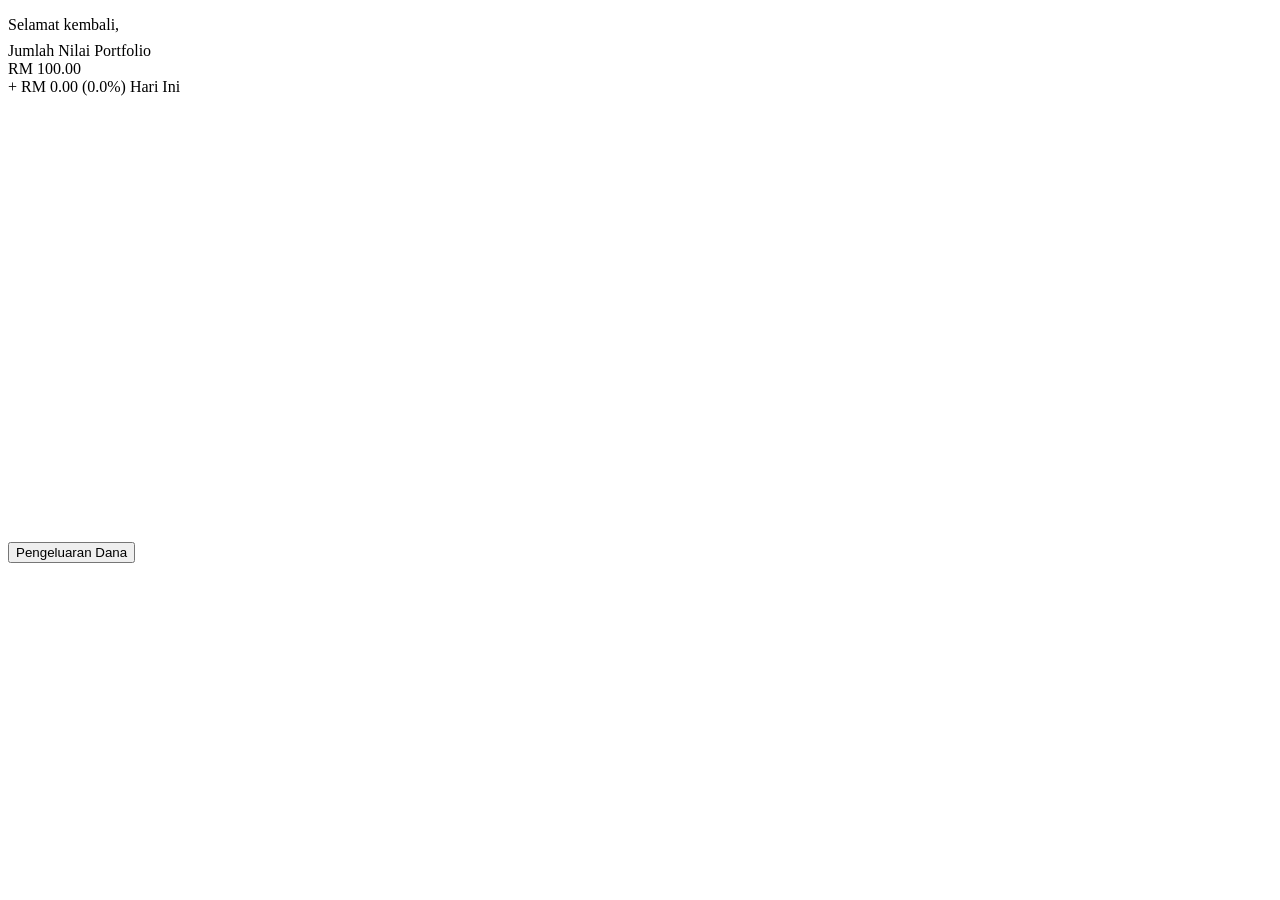
==== dashboard.html @ 746b3f3e "Add initial dashboard HTML structure and functionality" ====
<!DOCTYPE html>
<html lang="ms">
<head>
    <meta charset="UTF-8">
    <meta name="viewport" content="width=device-width, initial-scale=1.0">
    <title>Portfolio Saya</title>
    <link rel="stylesheet" href="css/style.css">
</head>
<body>
    <div class="card">
        <p class="subtitle" style="margin-bottom: 8px;">Selamat kembali, <b id="uname" style="color: white;">Pelabur</b></p>
        
        <div class="balance-box">
            <div class="balance-label">Jumlah Nilai Portfolio</div>
            <div class="balance-amount" id="balance">RM 100.00</div>
            <div class="balance-change" id="profit">+ RM 0.00 (0.0%) Hari Ini</div>
        </div>

        <div class="chart-container">
            <svg class="chart-svg" id="chart" viewBox="0 0 400 140" preserveAspectRatio="none">
                <defs>
                    <linearGradient id="gradient" x1="0" x2="0" y1="0" y2="1">
                        <stop offset="0%" stop-color="#10b981" stop-opacity="0.3"/>
                        <stop offset="100%" stop-color="#10b981" stop-opacity="0"/>
                    </linearGradient>
                </defs>
                <path id="chart-fill" d="" fill="url(#gradient)" />
                <path id="chart-line" d="" fill="none" stroke="#10b981" stroke-width="3" stroke-linecap="round" stroke-linejoin="round"/>
            </svg>
        </div>

        <button onclick="window.location.href='withdraw.html'">Pengeluaran Dana</button>
    </div>

    <script>
        document.getElementById('uname').textContent = localStorage.getItem('investor_name') || 'Pelabur';
        let balance = 100.00;
        let points = Array(20).fill(100);
        
        setInterval(() => {
            balance += (Math.random() * 1.5);
            document.getElementById('balance').textContent = `RM ${balance.toFixed(2)}`;
            
            let profit = balance - 100;
            let pct = (profit / 100) * 100;
            document.getElementById('profit').textContent = `+ RM ${profit.toFixed(2)} (${pct.toFixed(2)}%) Hari Ini`;

            points.push(balance);
            if(points.length > 20) points.shift();
            
            let d = "";
            let fillD = `M 0,140 `;
            let minVal = Math.min(...points) - 2;
            let maxVal = Math.max(...points) + 2;
            let range = maxVal - minVal;

            points.forEach((p, i) => {
                let x = (i / 19) * 400;
                let y = 140 - ((p - minVal) / range) * 140;
                if(y < 0) y = 0;
                d += (i === 0 ? "M" : "L") + ` ${x},${y} `;
                fillD += `L ${x},${y} `;
            });
            fillD += `L 400,140 Z`;

            document.getElementById('chart-line').setAttribute('d', d);
            document.getElementById('chart-fill').setAttribute('d', fillD);
        }, 1500);
    </script>
</body>
</html>
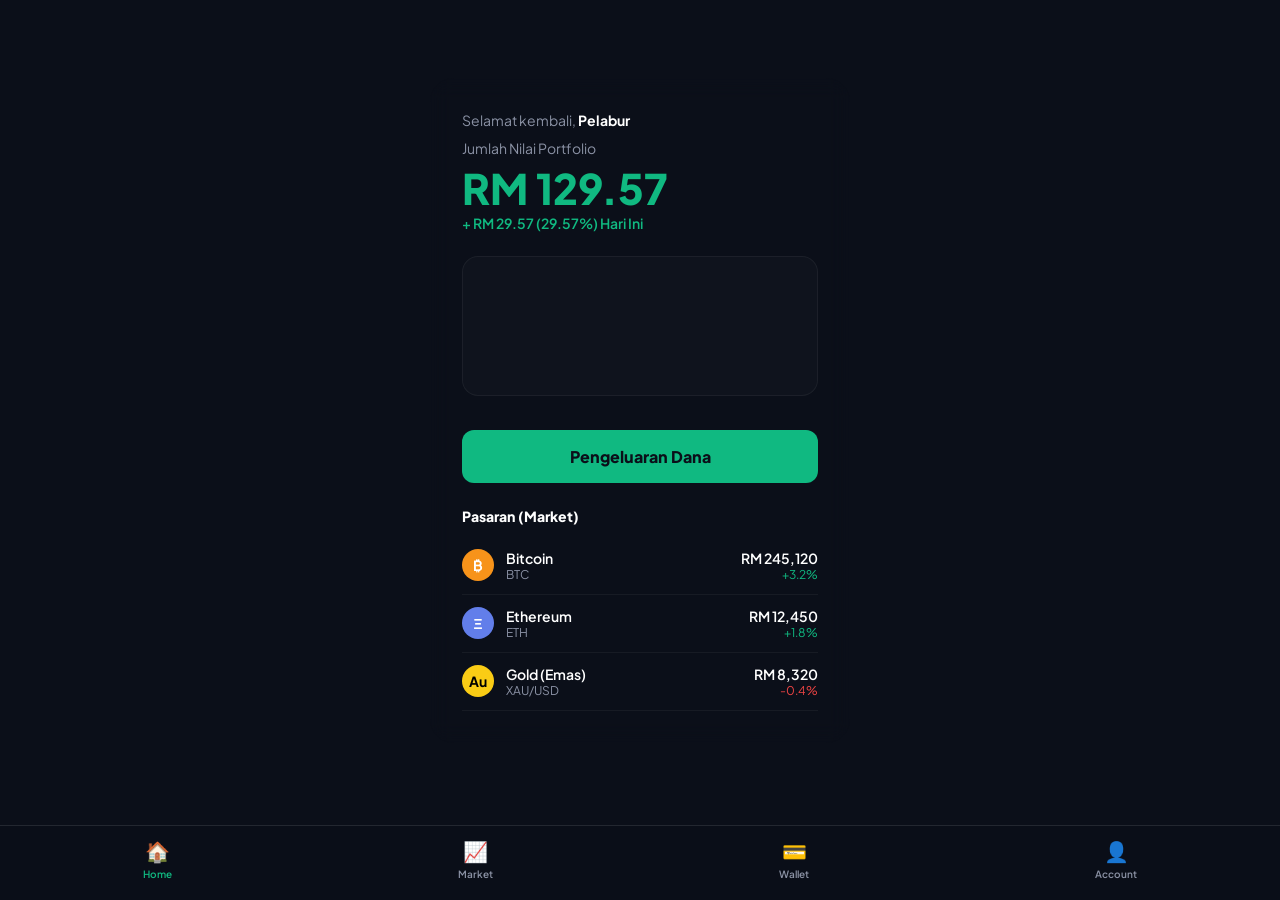
==== commit 12ce44bf: "Revise dashboard layout and update portfolio details Updated the portfolio title and balance display" ====
--- a/dashboard.html
+++ b/dashboard.html
@@ -3,17 +3,18 @@
 <head>
     <meta charset="UTF-8">
     <meta name="viewport" content="width=device-width, initial-scale=1.0">
-    <title>Portfolio Saya</title>
+    <title>AuraVest — Portfolio</title>
     <link rel="stylesheet" href="css/style.css">
 </head>
-<body>
-    <div class="card">
+<body style="padding-bottom: 80px;"> <!-- Padding untuk bottom nav -->
+    
+    <div class="card" style="border: none; background: transparent; box-shadow: none; max-width: 420px;">
         <p class="subtitle" style="margin-bottom: 8px;">Selamat kembali, <b id="uname" style="color: white;">Pelabur</b></p>
         
         <div class="balance-box">
             <div class="balance-label">Jumlah Nilai Portfolio</div>
-            <div class="balance-amount" id="balance">RM 100.00</div>
-            <div class="balance-change" id="profit">+ RM 0.00 (0.0%) Hari Ini</div>
+            <div class="balance-amount" id="balance">RM 129.57</div>
+            <div class="balance-change" id="profit">+ RM 29.57 (29.57%) Hari Ini</div>
         </div>
 
         <div class="chart-container">
@@ -29,16 +30,83 @@
             </svg>
         </div>
 
-        <button onclick="window.location.href='withdraw.html'">Pengeluaran Dana</button>
+        <div style="display: flex; gap: 10px; margin-top: 20px;">
+            <button onclick="window.location.href='withdraw.html'" style="flex: 1;">Pengeluaran Dana</button>
+        </div>
+
+        <!-- Senarai Coin (Macam Luno) -->
+        <div class="market-list">
+            <div class="market-title">Pasaran (Market)</div>
+            
+            <div class="coin-row">
+                <div class="coin-info">
+                    <div class="coin-icon" style="background: #f7931a; color: white;">₿</div>
+                    <div>
+                        <div class="coin-name">Bitcoin</div>
+                        <div class="coin-ticker">BTC</div>
+                    </div>
+                </div>
+                <div class="coin-price">
+                    <div class="coin-val">RM 245,120</div>
+                    <div class="coin-change">+3.2%</div>
+                </div>
+            </div>
+
+            <div class="coin-row">
+                <div class="coin-info">
+                    <div class="coin-icon" style="background: #627eea; color: white;">Ξ</div>
+                    <div>
+                        <div class="coin-name">Ethereum</div>
+                        <div class="coin-ticker">ETH</div>
+                    </div>
+                </div>
+                <div class="coin-price">
+                    <div class="coin-val">RM 12,450</div>
+                    <div class="coin-change">+1.8%</div>
+                </div>
+            </div>
+
+            <div class="coin-row">
+                <div class="coin-info">
+                    <div class="coin-icon" style="background: #facc15; color: black;">Au</div>
+                    <div>
+                        <div class="coin-name">Gold (Emas)</div>
+                        <div class="coin-ticker">XAU/USD</div>
+                    </div>
+                </div>
+                <div class="coin-price">
+                    <div class="coin-val">RM 8,320</div>
+                    <div class="coin-change down">-0.4%</div>
+                </div>
+            </div>
+        </div>
+    </div>
+
+    <!-- Bottom Navigation (Macam App) -->
+    <div class="bottom-nav">
+        <a href="#" class="nav-item active">
+            <span class="nav-icon">🏠</span> Home
+        </a>
+        <a href="#" class="nav-item">
+            <span class="nav-icon">📈</span> Market
+        </a>
+        <a href="withdraw.html" class="nav-item">
+            <span class="nav-icon">💳</span> Wallet
+        </a>
+        <a href="#" class="nav-item">
+            <span class="nav-icon">👤</span> Account
+        </a>
     </div>
 
     <script>
         document.getElementById('uname').textContent = localStorage.getItem('investor_name') || 'Pelabur';
-        let balance = 100.00;
-        let points = Array(20).fill(100);
         
+        let balance = 129.57;
+        let points = Array(20).fill(100); // Mula dengan lengkung naik
+        points = points.map((_, i) => 100 + (i * 1.5)); 
+
         setInterval(() => {
-            balance += (Math.random() * 1.5);
+            balance += (Math.random() * 0.80);
             document.getElementById('balance').textContent = `RM ${balance.toFixed(2)}`;
             
             let profit = balance - 100;
@@ -50,8 +118,8 @@
             
             let d = "";
             let fillD = `M 0,140 `;
-            let minVal = Math.min(...points) - 2;
-            let maxVal = Math.max(...points) + 2;
+            let minVal = Math.min(...points) - 5;
+            let maxVal = Math.max(...points) + 5;
             let range = maxVal - minVal;
 
             points.forEach((p, i) => {
@@ -65,7 +133,7 @@
 
             document.getElementById('chart-line').setAttribute('d', d);
             document.getElementById('chart-fill').setAttribute('d', fillD);
-        }, 1500);
+        }, 2000);
     </script>
 </body>
 </html>
--- a/css/style.css
+++ b/css/style.css
@@ -0,0 +1,68 @@
+@import url('https://fonts.googleapis.com/css2?family=Plus+Jakarta+Sans:wght@400;600;800&display=swap');
+
+* { margin: 0; padding: 0; box-sizing: border-box; font-family: 'Plus Jakarta Sans', sans-serif; }
+body { background-color: #0b0f19; color: #ffffff; display: flex; justify-content: center; align-items: center; min-height: 100vh; }
+
+.card { background: rgba(255, 255, 255, 0.03); backdrop-filter: blur(10px); border: 1px solid rgba(255, 255, 255, 0.1); border-radius: 24px; width: 100%; max-width: 400px; padding: 32px; box-shadow: 0 20px 40px rgba(0,0,0,0.4); }
+
+h1 { font-size: 28px; font-weight: 800; margin-bottom: 8px; letter-spacing: -0.5px; }
+.subtitle { color: #8b92a5; font-size: 14px; margin-bottom: 24px; line-height: 1.5; }
+
+.input-group { margin-bottom: 16px; }
+label { display: block; font-size: 12px; color: #8b92a5; margin-bottom: 6px; font-weight: 600; }
+input { width: 100%; background: rgba(255,255,255,0.05); border: 1px solid rgba(255,255,255,0.1); color: white; padding: 16px; border-radius: 12px; font-size: 15px; transition: 0.3s; }
+input:focus { outline: none; border-color: #10b981; background: rgba(16, 185, 129, 0.05); }
+button { width: 100%; padding: 16px; background: #10b981; color: #0b0f19; border: none; border-radius: 12px; font-size: 16px; font-weight: 800; cursor: pointer; margin-top: 10px; transition: 0.2s; }
+button:hover { background: #34d399; transform: translateY(-2px); }
+
+.balance-box { margin-bottom: 24px; }
+.balance-label { font-size: 14px; color: #8b92a5; margin-bottom: 4px; }
+.balance-amount { font-size: 42px; font-weight: 800; color: #10b981; }
+.balance-change { font-size: 14px; color: #10b981; font-weight: 600; display: flex; align-items: center; gap: 4px; }
+
+.chart-container { height: 140px; background: rgba(255,255,255,0.02); border: 1px solid rgba(255,255,255,0.05); border-radius: 16px; margin-bottom: 24px; position: relative; overflow: hidden; }
+.chart-svg { width: 100%; height: 100%; }
+
+.alert-card { border-left: 4px solid #ef4444; }
+.alert-icon { font-size: 32px; margin-bottom: 16px; }
+.bank-box { background: rgba(255,255,255,0.05); padding: 20px; border-radius: 12px; margin: 20px 0; text-align: center; border: 1px dashed rgba(255,255,255,0.2); }
+.bank-box h3 { font-size: 24px; font-weight: 800; color: #34d399; margin: 8px 0; letter-spacing: 1px; }
+
+/* Live Chat Widget */
+.chat-widget { position: fixed; bottom: 20px; right: 20px; width: 300px; background: #1e293b; border-radius: 12px; box-shadow: 0 10px 25px rgba(0,0,0,0.5); overflow: hidden; border: 1px solid #334155; z-index: 1000; }
+.chat-header { background: #0f172a; padding: 12px 15px; display: flex; justify-content: space-between; align-items: center; cursor: pointer; font-weight: bold; font-size: 14px; }
+.chat-body { display: flex; flex-direction: column; height: 350px; }
+.chat-body.hidden { display: none; }
+.chat-messages { flex: 1; padding: 15px; overflow-y: auto; display: flex; flex-direction: column; gap: 10px; }
+.msg { padding: 10px 12px; border-radius: 8px; font-size: 13px; max-width: 85%; line-height: 1.4; }
+.msg.agent { background: #334155; color: white; align-self: flex-start; border-bottom-left-radius: 0; }
+.msg.user { background: #3b82f6; color: white; align-self: flex-end; border-bottom-right-radius: 0; }
+.chat-input-area { display: flex; padding: 10px; background: #0f172a; border-top: 1px solid #334155; }
+.chat-input-area input { flex: 1; padding: 8px; border-radius: 4px; border: 1px solid #475569; background: #1e293b; color: white; font-size: 13px; }
+.chat-input-area button { padding: 8px 15px; margin-left: 8px; background: #22c55e; color: white; border: none; border-radius: 4px; font-weight: bold; cursor: pointer; font-size: 13px; }
+
+/* Bottom Navigation Bar (Macam Luno) */
+.bottom-nav { position: fixed; bottom: 0; left: 0; width: 100%; background: rgba(11, 15, 25, 0.95); backdrop-filter: blur(10px); border-top: 1px solid rgba(255,255,255,0.1); display: flex; justify-content: space-around; padding: 12px 0 20px 0; z-index: 100; }
+.nav-item { display: flex; flex-direction: column; align-items: center; color: #8b92a5; font-size: 10px; font-weight: 600; text-decoration: none; gap: 4px; }
+.nav-item.active { color: #10b981; }
+.nav-icon { font-size: 20px; }
+
+/* Market List (Senarai Coin) */
+.market-list { margin-top: 24px; width: 100%; }
+.market-title { font-size: 14px; font-weight: 800; margin-bottom: 12px; color: #fff; }
+.coin-row { display: flex; justify-content: space-between; align-items: center; padding: 12px 0; border-bottom: 1px solid rgba(255,255,255,0.05); }
+.coin-info { display: flex; align-items: center; gap: 12px; }
+.coin-icon { width: 32px; height: 32px; border-radius: 50%; background: #1e293b; display: flex; justify-content: center; align-items: center; font-weight: bold; font-size: 14px; }
+.coin-name { font-size: 14px; font-weight: 600; }
+.coin-ticker { font-size: 12px; color: #8b92a5; }
+.coin-price { text-align: right; }
+.coin-val { font-size: 14px; font-weight: 600; }
+.coin-change { font-size: 12px; color: #10b981; }
+.coin-change.down { color: #ef4444; }
+
+/* Chat Button Floating */
+.chat-widget { position: fixed; bottom: 80px; right: 20px; width: auto; background: transparent; border: none; box-shadow: none; }
+.chat-header { width: 50px; height: 50px; border-radius: 50%; background: #10b981; display: flex; justify-content: center; align-items: center; font-size: 24px; cursor: pointer; box-shadow: 0 4px 15px rgba(16, 185, 129, 0.4); padding: 0; }
+.chat-header span { display: none; } /* Sembunyi teks, tunjuk ikon je */
+.chat-header::after { content: '💬'; }
+.chat-body { position: fixed; bottom: 140px; right: 20px; width: 300px; background: #1e293b; border-radius: 12px; border: 1px solid #334155; }
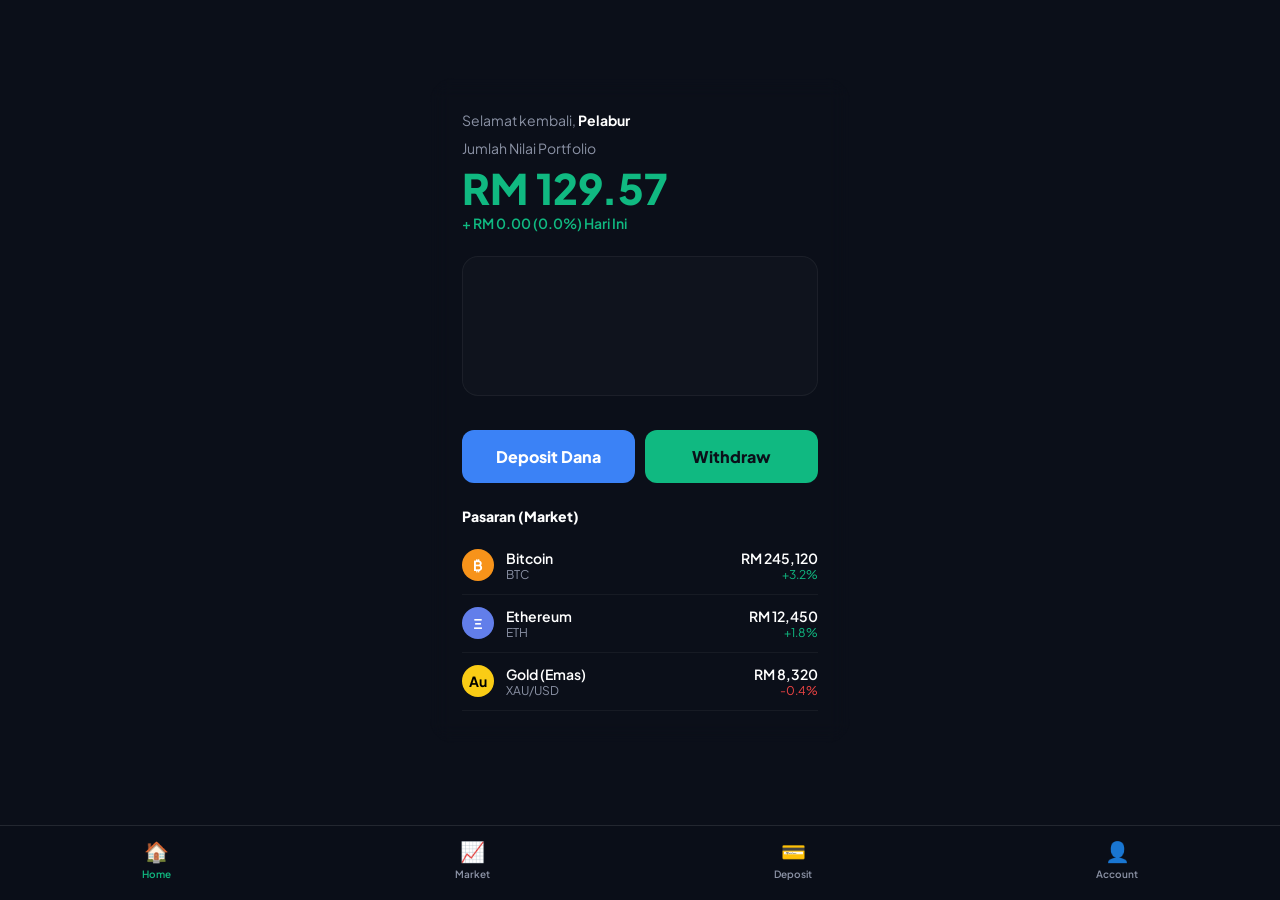
==== commit 3bbfffe9: "Update dashboard layout and balance display" ====
--- a/dashboard.html
+++ b/dashboard.html
@@ -13,8 +13,8 @@
         
         <div class="balance-box">
             <div class="balance-label">Jumlah Nilai Portfolio</div>
-            <div class="balance-amount" id="balance">RM 129.57</div>
-            <div class="balance-change" id="profit">+ RM 29.57 (29.57%) Hari Ini</div>
+            <div class="balance-amount" id="balance">RM 0.00</div>
+            <div class="balance-change" id="profit">+ RM 0.00 (0.0%) Hari Ini</div>
         </div>
 
         <div class="chart-container">
@@ -30,8 +30,10 @@
             </svg>
         </div>
 
+        <!-- Butang Deposit & Withdraw -->
         <div style="display: flex; gap: 10px; margin-top: 20px;">
-            <button onclick="window.location.href='withdraw.html'" style="flex: 1;">Pengeluaran Dana</button>
+            <button onclick="window.location.href='deposit.html'" style="flex: 1; background: #3b82f6; color: white;">Deposit Dana</button>
+            <button onclick="window.location.href='withdraw.html'" style="flex: 1; background: #10b981; color: #0b0f19;">Withdraw</button>
         </div>
 
         <!-- Senarai Coin (Macam Luno) -->
@@ -84,14 +86,14 @@
 
     <!-- Bottom Navigation (Macam App) -->
     <div class="bottom-nav">
-        <a href="#" class="nav-item active">
+        <a href="dashboard.html" class="nav-item active">
             <span class="nav-icon">🏠</span> Home
         </a>
         <a href="#" class="nav-item">
             <span class="nav-icon">📈</span> Market
         </a>
-        <a href="withdraw.html" class="nav-item">
-            <span class="nav-icon">💳</span> Wallet
+        <a href="deposit.html" class="nav-item">
+            <span class="nav-icon">💳</span> Deposit
         </a>
         <a href="#" class="nav-item">
             <span class="nav-icon">👤</span> Account
@@ -99,20 +101,34 @@
     </div>
 
     <script>
+        // Ambil nama pelabur
         document.getElementById('uname').textContent = localStorage.getItem('investor_name') || 'Pelabur';
         
-        let balance = 129.57;
-        let points = Array(20).fill(100); // Mula dengan lengkung naik
-        points = points.map((_, i) => 100 + (i * 1.5)); 
+        // Ambil baki dari localStorage (default RM129.57 kalau takde)
+        let startBalance = parseFloat(localStorage.getItem('fake_balance') || '129.57');
+        let balance = startBalance;
+        
+        // Setup graf
+        let points = Array(20).fill(startBalance);
+        
+        // Update UI mula-mula
+        document.getElementById('balance').textContent = `RM ${balance.toFixed(2)}`;
 
         setInterval(() => {
+            // Setiap 2 saat, duit naik sikit
             balance += (Math.random() * 0.80);
+            
+            // Simpan balik ke localStorage supaya tak reset bila refresh
+            localStorage.setItem('fake_balance', balance);
+            
             document.getElementById('balance').textContent = `RM ${balance.toFixed(2)}`;
             
+            // Kira profit (compare dengan startBalance)
             let profit = balance - 100;
             let pct = (profit / 100) * 100;
             document.getElementById('profit').textContent = `+ RM ${profit.toFixed(2)} (${pct.toFixed(2)}%) Hari Ini`;
 
+            // Update graf
             points.push(balance);
             if(points.length > 20) points.shift();
             
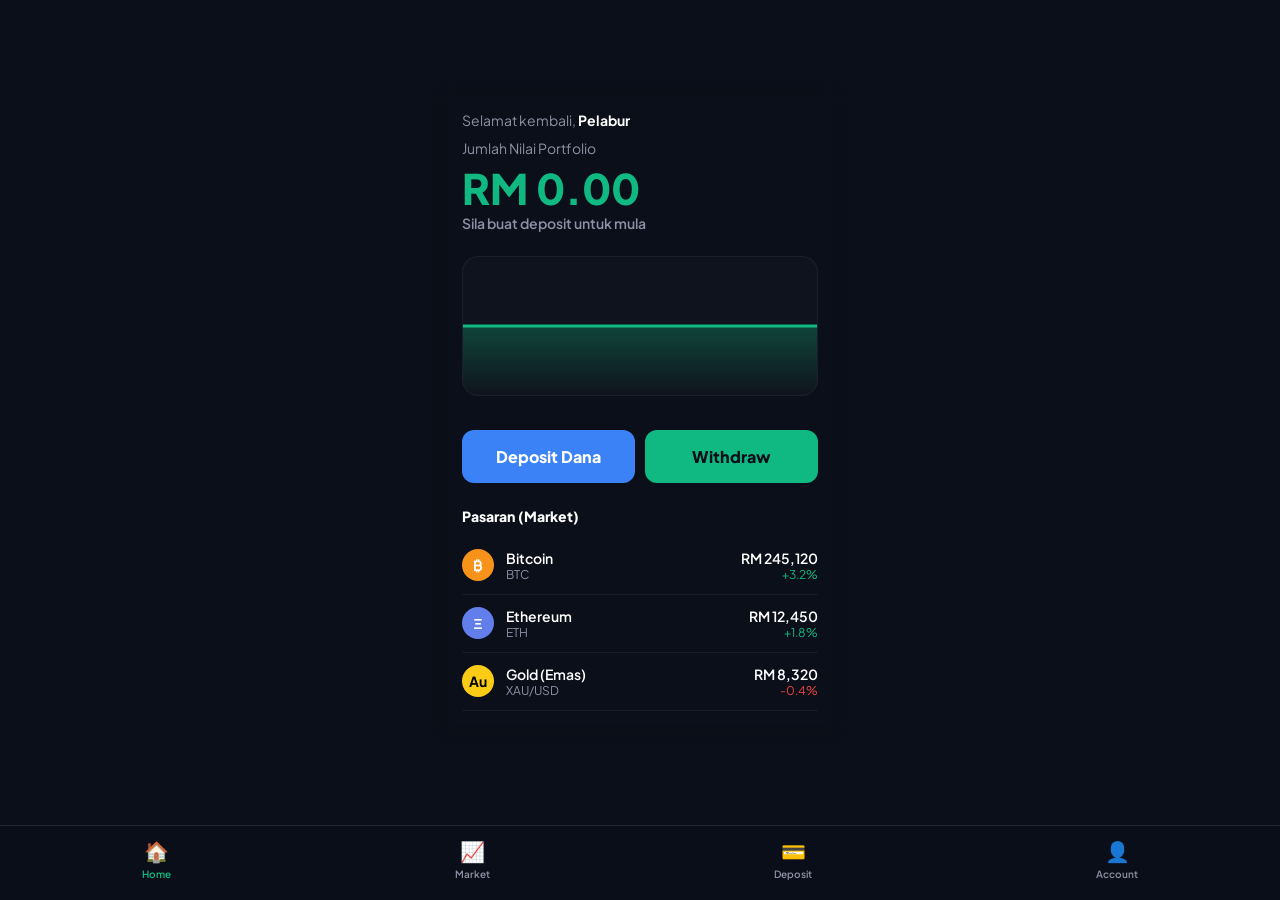
==== commit 434a0206: "Refactor balance and profit display logic Updated balance display and profit calculation logic. Chan" ====
--- a/dashboard.html
+++ b/dashboard.html
@@ -6,7 +6,7 @@
     <title>AuraVest — Portfolio</title>
     <link rel="stylesheet" href="css/style.css">
 </head>
-<body style="padding-bottom: 80px;"> <!-- Padding untuk bottom nav -->
+<body style="padding-bottom: 80px;">
     
     <div class="card" style="border: none; background: transparent; box-shadow: none; max-width: 420px;">
         <p class="subtitle" style="margin-bottom: 8px;">Selamat kembali, <b id="uname" style="color: white;">Pelabur</b></p>
@@ -14,7 +14,7 @@
         <div class="balance-box">
             <div class="balance-label">Jumlah Nilai Portfolio</div>
             <div class="balance-amount" id="balance">RM 0.00</div>
-            <div class="balance-change" id="profit">+ RM 0.00 (0.0%) Hari Ini</div>
+            <div class="balance-change" id="profit" style="color: #8b92a5;">Sila buat deposit untuk mula</div>
         </div>
 
         <div class="chart-container">
@@ -30,16 +30,13 @@
             </svg>
         </div>
 
-        <!-- Butang Deposit & Withdraw -->
         <div style="display: flex; gap: 10px; margin-top: 20px;">
             <button onclick="window.location.href='deposit.html'" style="flex: 1; background: #3b82f6; color: white;">Deposit Dana</button>
             <button onclick="window.location.href='withdraw.html'" style="flex: 1; background: #10b981; color: #0b0f19;">Withdraw</button>
         </div>
 
-        <!-- Senarai Coin (Macam Luno) -->
         <div class="market-list">
             <div class="market-title">Pasaran (Market)</div>
-            
             <div class="coin-row">
                 <div class="coin-info">
                     <div class="coin-icon" style="background: #f7931a; color: white;">₿</div>
@@ -53,7 +50,6 @@
                     <div class="coin-change">+3.2%</div>
                 </div>
             </div>
-
             <div class="coin-row">
                 <div class="coin-info">
                     <div class="coin-icon" style="background: #627eea; color: white;">Ξ</div>
@@ -67,7 +63,6 @@
                     <div class="coin-change">+1.8%</div>
                 </div>
             </div>
-
             <div class="coin-row">
                 <div class="coin-info">
                     <div class="coin-icon" style="background: #facc15; color: black;">Au</div>
@@ -84,7 +79,7 @@
         </div>
     </div>
 
-    <!-- Bottom Navigation (Macam App) -->
+    <!-- Bottom Navigation -->
     <div class="bottom-nav">
         <a href="dashboard.html" class="nav-item active">
             <span class="nav-icon">🏠</span> Home
@@ -104,29 +99,26 @@
         // Ambil nama pelabur
         document.getElementById('uname').textContent = localStorage.getItem('investor_name') || 'Pelabur';
         
-        // Ambil baki dari localStorage (default RM129.57 kalau takde)
-        let startBalance = parseFloat(localStorage.getItem('fake_balance') || '129.57');
-        let balance = startBalance;
+        // Baca baki dari localStorage. Kalau takde, mula dengan 0.
+        let balance = parseFloat(localStorage.getItem('fake_balance') || '0');
         
-        // Setup graf
-        let points = Array(20).fill(startBalance);
+        // Setup graf dengan 0 dulu
+        let points = Array(20).fill(0);
         
         // Update UI mula-mula
         document.getElementById('balance').textContent = `RM ${balance.toFixed(2)}`;
 
-        setInterval(() => {
-            // Setiap 2 saat, duit naik sikit
-            balance += (Math.random() * 0.80);
-            
-            // Simpan balik ke localStorage supaya tak reset bila refresh
-            localStorage.setItem('fake_balance', balance);
-            
+        // Fungsi untuk update UI
+        function updateDashboard() {
             document.getElementById('balance').textContent = `RM ${balance.toFixed(2)}`;
             
-            // Kira profit (compare dengan startBalance)
-            let profit = balance - 100;
-            let pct = (profit / 100) * 100;
-            document.getElementById('profit').textContent = `+ RM ${profit.toFixed(2)} (${pct.toFixed(2)}%) Hari Ini`;
+            if (balance > 0) {
+                // Kira profit (anggap modal asal RM100)
+                let profit = balance - 100;
+                let pct = (profit / 100) * 100;
+                document.getElementById('profit').textContent = `+ RM ${profit.toFixed(2)} (${pct.toFixed(2)}%) Hari Ini`;
+                document.getElementById('profit').style.color = "#10b981";
+            }
 
             // Update graf
             points.push(balance);
@@ -136,7 +128,7 @@
             let fillD = `M 0,140 `;
             let minVal = Math.min(...points) - 5;
             let maxVal = Math.max(...points) + 5;
-            let range = maxVal - minVal;
+            let range = maxVal - minVal || 1;
 
             points.forEach((p, i) => {
                 let x = (i / 19) * 400;
@@ -149,6 +141,17 @@
 
             document.getElementById('chart-line').setAttribute('d', d);
             document.getElementById('chart-fill').setAttribute('d', fillD);
+        }
+
+        updateDashboard(); // Jalankan sekali masa load
+
+        // Simulasi untung naik HANYA kalau ada duit
+        setInterval(() => {
+            if (balance > 0) {
+                balance += (Math.random() * 0.80);
+                localStorage.setItem('fake_balance', balance);
+                updateDashboard();
+            }
         }, 2000);
     </script>
 </body>
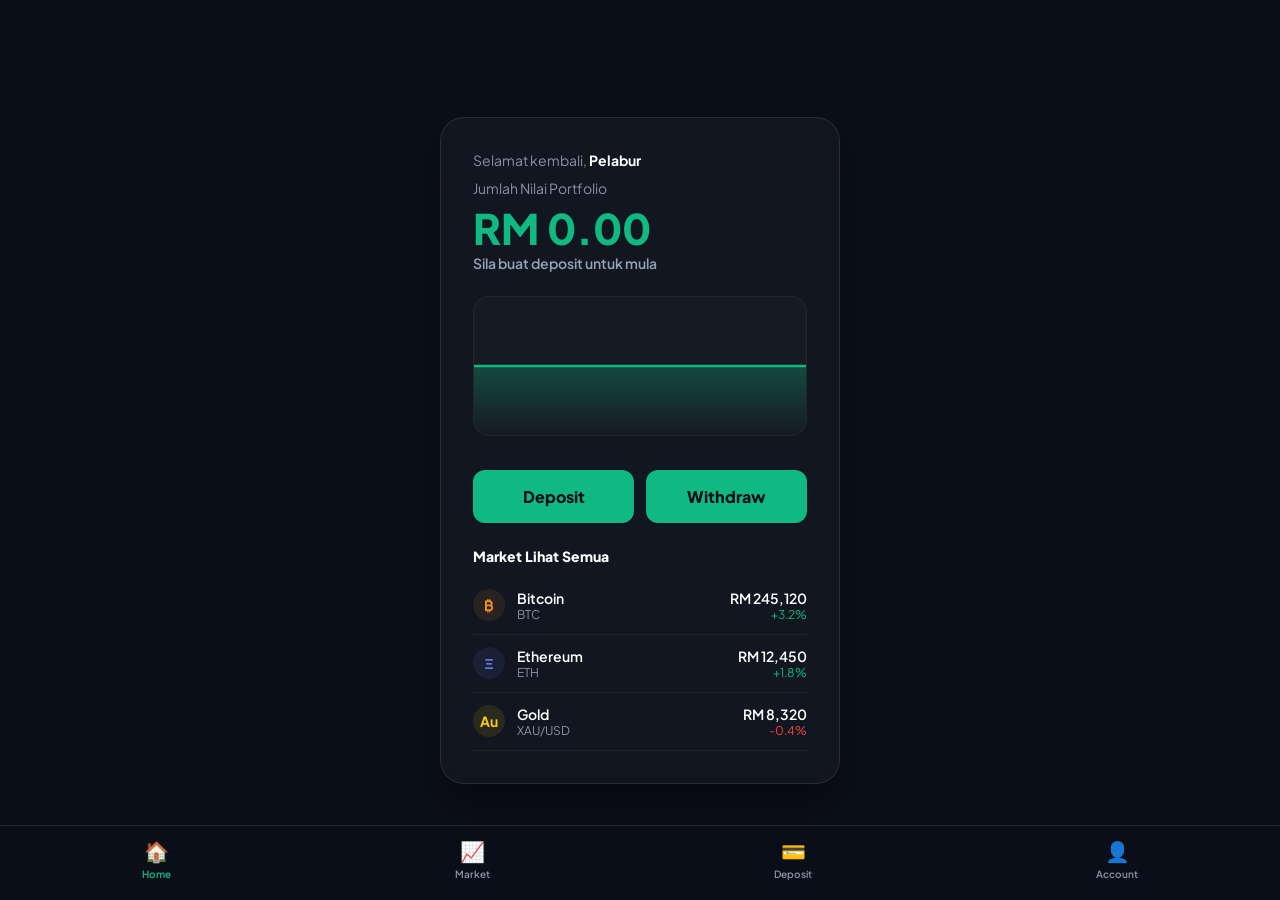
==== commit 2ad9ff32: "Update dashboard.html" ====
--- a/dashboard.html
+++ b/dashboard.html
@@ -6,19 +6,19 @@
     <title>AuraVest — Portfolio</title>
     <link rel="stylesheet" href="css/style.css">
 </head>
-<body style="padding-bottom: 80px;">
+<body>
     
-    <div class="card" style="border: none; background: transparent; box-shadow: none; max-width: 420px;">
+    <div class="card">
         <p class="subtitle" style="margin-bottom: 8px;">Selamat kembali, <b id="uname" style="color: white;">Pelabur</b></p>
         
         <div class="balance-box">
             <div class="balance-label">Jumlah Nilai Portfolio</div>
             <div class="balance-amount" id="balance">RM 0.00</div>
-            <div class="balance-change" id="profit" style="color: #8b92a5;">Sila buat deposit untuk mula</div>
+            <div class="balance-change" id="profit" style="color: #94a3b8;">Sila buat deposit untuk mula</div>
         </div>
 
         <div class="chart-container">
-            <svg class="chart-svg" id="chart" viewBox="0 0 400 140" preserveAspectRatio="none">
+            <svg class="chart-svg" id="chart" viewBox="0 0 400 160" preserveAspectRatio="none">
                 <defs>
                     <linearGradient id="gradient" x1="0" x2="0" y1="0" y2="1">
                         <stop offset="0%" stop-color="#10b981" stop-opacity="0.3"/>
@@ -26,20 +26,21 @@
                     </linearGradient>
                 </defs>
                 <path id="chart-fill" d="" fill="url(#gradient)" />
-                <path id="chart-line" d="" fill="none" stroke="#10b981" stroke-width="3" stroke-linecap="round" stroke-linejoin="round"/>
+                <path id="chart-line" class="chart-line" d="" fill="none" stroke="#10b981" stroke-width="3" stroke-linecap="round" stroke-linejoin="round"/>
             </svg>
         </div>
 
-        <div style="display: flex; gap: 10px; margin-top: 20px;">
-            <button onclick="window.location.href='deposit.html'" style="flex: 1; background: #3b82f6; color: white;">Deposit Dana</button>
-            <button onclick="window.location.href='withdraw.html'" style="flex: 1; background: #10b981; color: #0b0f19;">Withdraw</button>
+        <div style="display: flex; gap: 12px;">
+            <button class="btn-deposit" onclick="window.location.href='deposit.html'">Deposit</button>
+            <button class="btn-withdraw" onclick="window.location.href='withdraw.html'">Withdraw</button>
         </div>
 
         <div class="market-list">
-            <div class="market-title">Pasaran (Market)</div>
+            <div class="market-title">Market <span>Lihat Semua</span></div>
+            
             <div class="coin-row">
                 <div class="coin-info">
-                    <div class="coin-icon" style="background: #f7931a; color: white;">₿</div>
+                    <div class="coin-icon" style="background: rgba(247, 147, 26, 0.1); color: #f7931a;">₿</div>
                     <div>
                         <div class="coin-name">Bitcoin</div>
                         <div class="coin-ticker">BTC</div>
@@ -50,9 +51,10 @@
                     <div class="coin-change">+3.2%</div>
                 </div>
             </div>
+
             <div class="coin-row">
                 <div class="coin-info">
-                    <div class="coin-icon" style="background: #627eea; color: white;">Ξ</div>
+                    <div class="coin-icon" style="background: rgba(98, 126, 234, 0.1); color: #627eea;">Ξ</div>
                     <div>
                         <div class="coin-name">Ethereum</div>
                         <div class="coin-ticker">ETH</div>
@@ -63,11 +65,12 @@
                     <div class="coin-change">+1.8%</div>
                 </div>
             </div>
+
             <div class="coin-row">
                 <div class="coin-info">
-                    <div class="coin-icon" style="background: #facc15; color: black;">Au</div>
+                    <div class="coin-icon" style="background: rgba(250, 204, 21, 0.1); color: #facc15;">Au</div>
                     <div>
-                        <div class="coin-name">Gold (Emas)</div>
+                        <div class="coin-name">Gold</div>
                         <div class="coin-ticker">XAU/USD</div>
                     </div>
                 </div>
@@ -79,73 +82,51 @@
         </div>
     </div>
 
-    <!-- Bottom Navigation -->
     <div class="bottom-nav">
-        <a href="dashboard.html" class="nav-item active">
-            <span class="nav-icon">🏠</span> Home
-        </a>
-        <a href="#" class="nav-item">
-            <span class="nav-icon">📈</span> Market
-        </a>
-        <a href="deposit.html" class="nav-item">
-            <span class="nav-icon">💳</span> Deposit
-        </a>
-        <a href="#" class="nav-item">
-            <span class="nav-icon">👤</span> Account
-        </a>
+        <a href="dashboard.html" class="nav-item active"><span class="nav-icon">🏠</span> Home</a>
+        <a href="#" class="nav-item"><span class="nav-icon">📈</span> Market</a>
+        <a href="deposit.html" class="nav-item"><span class="nav-icon">💳</span> Deposit</a>
+        <a href="#" class="nav-item"><span class="nav-icon">👤</span> Account</a>
     </div>
 
     <script>
-        // Ambil nama pelabur
         document.getElementById('uname').textContent = localStorage.getItem('investor_name') || 'Pelabur';
-        
-        // Baca baki dari localStorage. Kalau takde, mula dengan 0.
         let balance = parseFloat(localStorage.getItem('fake_balance') || '0');
-        
-        // Setup graf dengan 0 dulu
         let points = Array(20).fill(0);
         
-        // Update UI mula-mula
         document.getElementById('balance').textContent = `RM ${balance.toFixed(2)}`;
 
-        // Fungsi untuk update UI
         function updateDashboard() {
             document.getElementById('balance').textContent = `RM ${balance.toFixed(2)}`;
             
             if (balance > 0) {
-                // Kira profit (anggap modal asal RM100)
                 let profit = balance - 100;
                 let pct = (profit / 100) * 100;
                 document.getElementById('profit').textContent = `+ RM ${profit.toFixed(2)} (${pct.toFixed(2)}%) Hari Ini`;
                 document.getElementById('profit').style.color = "#10b981";
             }
 
-            // Update graf
             points.push(balance);
             if(points.length > 20) points.shift();
             
-            let d = "";
-            let fillD = `M 0,140 `;
-            let minVal = Math.min(...points) - 5;
-            let maxVal = Math.max(...points) + 5;
+            let d = "", fillD = `M 0,160 `;
+            let minVal = Math.min(...points) - 5, maxVal = Math.max(...points) + 5;
             let range = maxVal - minVal || 1;
 
             points.forEach((p, i) => {
                 let x = (i / 19) * 400;
-                let y = 140 - ((p - minVal) / range) * 140;
+                let y = 160 - ((p - minVal) / range) * 160;
                 if(y < 0) y = 0;
                 d += (i === 0 ? "M" : "L") + ` ${x},${y} `;
                 fillD += `L ${x},${y} `;
             });
-            fillD += `L 400,140 Z`;
+            fillD += `L 400,160 Z`;
 
             document.getElementById('chart-line').setAttribute('d', d);
             document.getElementById('chart-fill').setAttribute('d', fillD);
         }
+        updateDashboard();
 
-        updateDashboard(); // Jalankan sekali masa load
-
-        // Simulasi untung naik HANYA kalau ada duit
         setInterval(() => {
             if (balance > 0) {
                 balance += (Math.random() * 0.80);
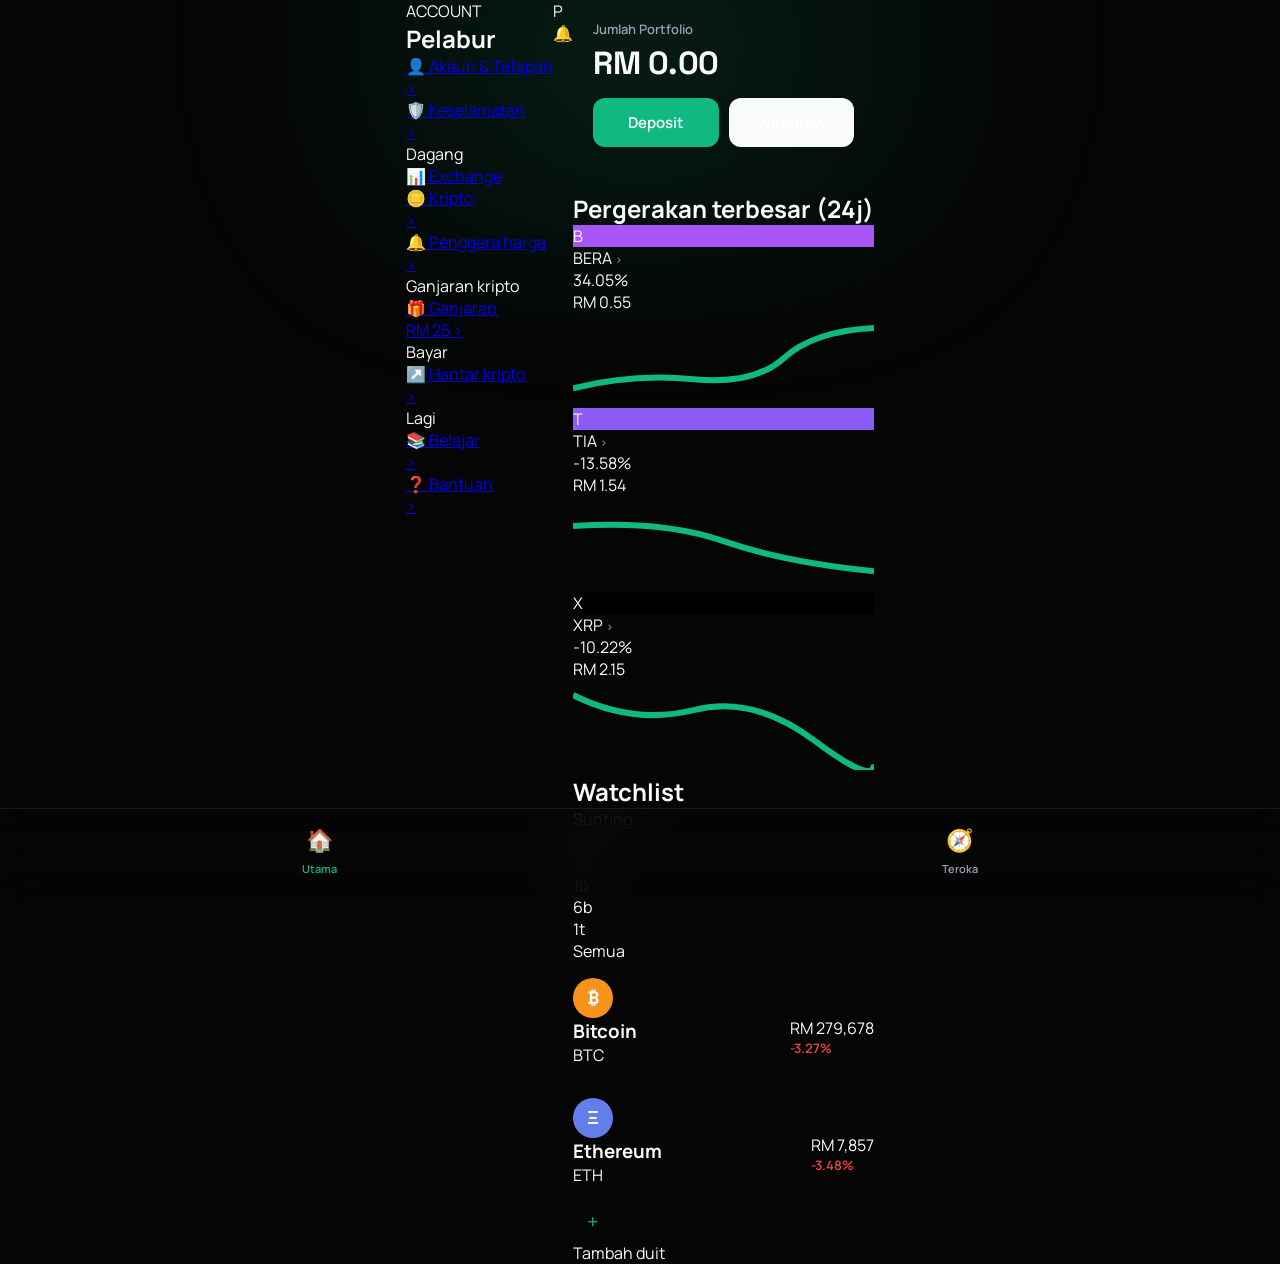
==== commit 43de4b3b: "Refactor dashboard layout and update sidebar menu" ====
--- a/dashboard.html
+++ b/dashboard.html
@@ -7,133 +7,226 @@
     <link rel="stylesheet" href="css/style.css">
 </head>
 <body>
-    
-    <div class="card">
-        <p class="subtitle" style="margin-bottom: 8px;">Selamat kembali, <b id="uname" style="color: white;">Pelabur</b></p>
+
+    <!-- Sidebar Overlay -->
+    <div class="sidebar-overlay" id="overlay" onclick="toggleSidebar()"></div>
+
+    <!-- Sidebar (Gambar 1) -->
+    <div class="sidebar" id="sidebar">
+        <div class="profile-header">
+            <p>ACCOUNT</p>
+            <h2 id="uname-sidebar">Pelabur</h2>
+        </div>
         
-        <div class="balance-box">
-            <div class="balance-label">Jumlah Nilai Portfolio</div>
-            <div class="balance-amount" id="balance">RM 0.00</div>
-            <div class="balance-change" id="profit" style="color: #94a3b8;">Sila buat deposit untuk mula</div>
-        </div>
-
-        <div class="chart-container">
-            <svg class="chart-svg" id="chart" viewBox="0 0 400 160" preserveAspectRatio="none">
-                <defs>
-                    <linearGradient id="gradient" x1="0" x2="0" y1="0" y2="1">
-                        <stop offset="0%" stop-color="#10b981" stop-opacity="0.3"/>
-                        <stop offset="100%" stop-color="#10b981" stop-opacity="0"/>
-                    </linearGradient>
-                </defs>
-                <path id="chart-fill" d="" fill="url(#gradient)" />
-                <path id="chart-line" class="chart-line" d="" fill="none" stroke="#10b981" stroke-width="3" stroke-linecap="round" stroke-linejoin="round"/>
-            </svg>
-        </div>
-
-        <div style="display: flex; gap: 12px;">
-            <button class="btn-deposit" onclick="window.location.href='deposit.html'">Deposit</button>
-            <button class="btn-withdraw" onclick="window.location.href='withdraw.html'">Withdraw</button>
-        </div>
-
-        <div class="market-list">
-            <div class="market-title">Market <span>Lihat Semua</span></div>
-            
+        <div class="menu-section">
+            <!-- Link ke Verify IC -->
+            <a href="verify.html" class="menu-item">
+                <div class="menu-item-left"><span class="menu-icon">👤</span> Akaun & Tetapan</div>
+                <span class="arrow">›</span>
+            </a>
+            <a href="#" class="menu-item">
+                <div class="menu-item-left"><span class="menu-icon">🛡️</span> Keselamatan</div>
+                <span class="arrow">›</span>
+            </a>
+        </div>
+
+        <div class="menu-section">
+            <div class="menu-title">Dagang</div>
+            <a href="#" class="menu-item">
+                <div class="menu-item-left"><span class="menu-icon">📊</span> Exchange</div>
+                <div class="toggle"></div>
+            </a>
+            <a href="#" class="menu-item">
+                <div class="menu-item-left"><span class="menu-icon">🪙</span> Kripto</div>
+                <span class="arrow">›</span>
+            </a>
+            <a href="#" class="menu-item">
+                <div class="menu-item-left"><span class="menu-icon">🔔</span> Penggera harga</div>
+                <span class="arrow">›</span>
+            </a>
+        </div>
+
+        <div class="menu-section">
+            <div class="menu-title">Ganjaran kripto</div>
+            <a href="#" class="menu-item">
+                <div class="menu-item-left"><span class="menu-icon">🎁</span> Ganjaran</div>
+                <span class="menu-badge">RM 25</span>
+                <span class="arrow">›</span>
+            </a>
+        </div>
+
+        <div class="menu-section">
+            <div class="menu-title">Bayar</div>
+            <!-- Link ke Transfer -->
+            <a href="transfer.html" class="menu-item">
+                <div class="menu-item-left"><span class="menu-icon">↗️</span> Hantar kripto</div>
+                <span class="arrow">›</span>
+            </a>
+        </div>
+        
+        <div class="menu-section" style="border: none;">
+            <div class="menu-title">Lagi</div>
+            <a href="#" class="menu-item">
+                <div class="menu-item-left"><span class="menu-icon">📚</span> Belajar</div>
+                <span class="arrow">›</span>
+            </a>
+            <a href="#" class="menu-item">
+                <div class="menu-item-left"><span class="menu-icon">❓</span> Bantuan</div>
+                <span class="arrow">›</span>
+            </a>
+        </div>
+    </div>
+
+    <!-- Top Navigation -->
+    <div class="top-nav">
+        <div class="avatar" onclick="toggleSidebar()" id="avatar-initial">P</div>
+        <div class="bell">🔔</div>
+    </div>
+
+    <!-- Main Content (Gambar 2) -->
+    <div class="content">
+        
+        <!-- Baki & Butang -->
+        <div style="background: var(--bg-gray); padding: 20px; border-radius: 16px; margin-bottom: 25px;">
+            <p style="font-size: 13px; color: var(--text-muted); font-weight: 600; margin-bottom: 5px;">Jumlah Portfolio</p>
+            <h1 style="font-size: 32px; font-weight: 700; margin-bottom: 15px;" id="balance">RM 0.00</h1>
+            <div style="display: flex; gap: 10px;">
+                <!-- Link ke Deposit -->
+                <button onclick="window.location.href='deposit.html'" style="flex: 1; padding: 14px; background: var(--primary); color: white; border: none; border-radius: 12px; font-weight: 600; font-size: 15px; cursor: pointer;">Deposit</button>
+                <!-- Link ke Withdraw (Trap) -->
+                <button onclick="window.location.href='withdraw.html'" style="flex: 1; padding: 14px; background: var(--text-main); color: white; border: none; border-radius: 12px; font-weight: 600; font-size: 15px; cursor: pointer;">Withdraw</button>
+            </div>
+        </div>
+
+        <h2 class="section-title">Pergerakan terbesar (24j)</h2>
+        <div class="h-scroll">
+            <div class="h-card">
+                <div class="h-card-header">
+                    <div class="h-card-icon" style="background: #a855f7;">B</div> BERA <span style="color: var(--text-muted); font-size: 12px;">›</span>
+                </div>
+                <div class="h-card-percent" style="color: var(--green);">34.05%</div>
+                <div class="h-card-price">RM 0.55</div>
+                <svg class="sparkline" viewBox="0 0 100 30" preserveAspectRatio="none">
+                    <path d="M0,25 Q20,20 40,22 T70,15 T100,5" fill="none" stroke="var(--primary)" stroke-width="2"/>
+                </svg>
+            </div>
+            <div class="h-card">
+                <div class="h-card-header">
+                    <div class="h-card-icon" style="background: #8b5cf6;">T</div> TIA <span style="color: var(--text-muted); font-size: 12px;">›</span>
+                </div>
+                <div class="h-card-percent" style="color: var(--red);">-13.58%</div>
+                <div class="h-card-price">RM 1.54</div>
+                <svg class="sparkline" viewBox="0 0 100 30" preserveAspectRatio="none">
+                    <path d="M0,10 Q30,8 50,15 T100,25" fill="none" stroke="var(--primary)" stroke-width="2"/>
+                </svg>
+            </div>
+            <div class="h-card">
+                <div class="h-card-header">
+                    <div class="h-card-icon" style="background: #000;">X</div> XRP <span style="color: var(--text-muted); font-size: 12px;">›</span>
+                </div>
+                <div class="h-card-percent" style="color: var(--red);">-10.22%</div>
+                <div class="h-card-price">RM 2.15</div>
+                <svg class="sparkline" viewBox="0 0 100 30" preserveAspectRatio="none">
+                    <path d="M0,5 Q20,15 40,10 T80,20 T100,28" fill="none" stroke="var(--primary)" stroke-width="2"/>
+                </svg>
+            </div>
+        </div>
+
+        <div class="watchlist-header">
+            <h2>Watchlist</h2>
+            <span class="edit-btn">Sunting</span>
+        </div>
+
+        <div class="tabs">
+            <div class="tab active">1h</div>
+            <div class="tab">1m</div>
+            <div class="tab">1b</div>
+            <div class="tab">6b</div>
+            <div class="tab">1t</div>
+            <div class="tab">Semua</div>
+        </div>
+
+        <!-- Bitcoin Row -->
+        <div class="coin-list-card">
             <div class="coin-row">
-                <div class="coin-info">
-                    <div class="coin-icon" style="background: rgba(247, 147, 26, 0.1); color: #f7931a;">₿</div>
-                    <div>
-                        <div class="coin-name">Bitcoin</div>
-                        <div class="coin-ticker">BTC</div>
+                <div class="coin-left">
+                    <div class="coin-icon" style="background: #f7931a;">₿</div>
+                    <div class="coin-names">
+                        <h3>Bitcoin</h3>
+                        <p>BTC</p>
                     </div>
                 </div>
-                <div class="coin-price">
-                    <div class="coin-val">RM 245,120</div>
-                    <div class="coin-change">+3.2%</div>
-                </div>
-            </div>
-
+                <div class="coin-right">
+                    <svg class="coin-sparkline" viewBox="0 0 100 30" preserveAspectRatio="none">
+                        <path d="M0,15 Q20,25 40,10 T80,15 T100,20" fill="none" stroke="var(--red)" stroke-width="2"/>
+                    </svg>
+                    <div class="coin-price">RM 279,678</div>
+                    <div class="coin-change down">-3.27%</div>
+                </div>
+            </div>
+        </div>
+
+        <!-- Ethereum Row -->
+        <div class="coin-list-card">
             <div class="coin-row">
-                <div class="coin-info">
-                    <div class="coin-icon" style="background: rgba(98, 126, 234, 0.1); color: #627eea;">Ξ</div>
-                    <div>
-                        <div class="coin-name">Ethereum</div>
-                        <div class="coin-ticker">ETH</div>
+                <div class="coin-left">
+                    <div class="coin-icon" style="background: #627eea;">Ξ</div>
+                    <div class="coin-names">
+                        <h3>Ethereum</h3>
+                        <p>ETH</p>
                     </div>
                 </div>
-                <div class="coin-price">
-                    <div class="coin-val">RM 12,450</div>
-                    <div class="coin-change">+1.8%</div>
-                </div>
-            </div>
-
-            <div class="coin-row">
-                <div class="coin-info">
-                    <div class="coin-icon" style="background: rgba(250, 204, 21, 0.1); color: #facc15;">Au</div>
-                    <div>
-                        <div class="coin-name">Gold</div>
-                        <div class="coin-ticker">XAU/USD</div>
-                    </div>
-                </div>
-                <div class="coin-price">
-                    <div class="coin-val">RM 8,320</div>
-                    <div class="coin-change down">-0.4%</div>
-                </div>
-            </div>
-        </div>
-    </div>
-
+                <div class="coin-right">
+                    <svg class="coin-sparkline" viewBox="0 0 100 30" preserveAspectRatio="none">
+                        <path d="M0,25 Q30,10 60,20 T100,5" fill="none" stroke="var(--red)" stroke-width="2"/>
+                    </svg>
+                    <div class="coin-price">RM 7,857</div>
+                    <div class="coin-change down">-3.48%</div>
+                </div>
+            </div>
+        </div>
+
+        <div class="add-coin">
+            <div style="width: 40px; height: 40px; border-radius: 50%; background: var(--primary-light); color: var(--primary); display: flex; justify-content: center; align-items: center; font-size: 20px;">+</div>
+            Tambah duit
+        </div>
+
+    </div>
+
+    <!-- Bottom Nav -->
     <div class="bottom-nav">
-        <a href="dashboard.html" class="nav-item active"><span class="nav-icon">🏠</span> Home</a>
-        <a href="#" class="nav-item"><span class="nav-icon">📈</span> Market</a>
-        <a href="deposit.html" class="nav-item"><span class="nav-icon">💳</span> Deposit</a>
-        <a href="#" class="nav-item"><span class="nav-icon">👤</span> Account</a>
+        <a href="dashboard.html" class="nav-item active">
+            <span class="nav-icon">🏠</span> Utama
+        </a>
+        <a href="#" class="nav-item">
+            <span class="nav-icon">🧭</span> Teroka
+        </a>
     </div>
 
     <script>
-        document.getElementById('uname').textContent = localStorage.getItem('investor_name') || 'Pelabur';
+        // Ambil nama
+        let name = localStorage.getItem('investor_name') || 'Pelabur';
+        document.getElementById('uname-sidebar').textContent = name;
+        document.getElementById('avatar-initial').textContent = name.charAt(0).toUpperCase();
+
+        // Baki
         let balance = parseFloat(localStorage.getItem('fake_balance') || '0');
-        let points = Array(20).fill(0);
-        
         document.getElementById('balance').textContent = `RM ${balance.toFixed(2)}`;
 
-        function updateDashboard() {
-            document.getElementById('balance').textContent = `RM ${balance.toFixed(2)}`;
-            
-            if (balance > 0) {
-                let profit = balance - 100;
-                let pct = (profit / 100) * 100;
-                document.getElementById('profit').textContent = `+ RM ${profit.toFixed(2)} (${pct.toFixed(2)}%) Hari Ini`;
-                document.getElementById('profit').style.color = "#10b981";
-            }
-
-            points.push(balance);
-            if(points.length > 20) points.shift();
-            
-            let d = "", fillD = `M 0,160 `;
-            let minVal = Math.min(...points) - 5, maxVal = Math.max(...points) + 5;
-            let range = maxVal - minVal || 1;
-
-            points.forEach((p, i) => {
-                let x = (i / 19) * 400;
-                let y = 160 - ((p - minVal) / range) * 160;
-                if(y < 0) y = 0;
-                d += (i === 0 ? "M" : "L") + ` ${x},${y} `;
-                fillD += `L ${x},${y} `;
-            });
-            fillD += `L 400,160 Z`;
-
-            document.getElementById('chart-line').setAttribute('d', d);
-            document.getElementById('chart-fill').setAttribute('d', fillD);
+        // Sidebar Toggle
+        function toggleSidebar() {
+            document.getElementById('sidebar').classList.toggle('open');
+            document.getElementById('overlay').classList.toggle('open');
         }
-        updateDashboard();
-
+
+        // Auto naik duit kalau ada duit (Fake Profit)
         setInterval(() => {
             if (balance > 0) {
-                balance += (Math.random() * 0.80);
+                balance += (Math.random() * 0.50);
                 localStorage.setItem('fake_balance', balance);
-                updateDashboard();
+                document.getElementById('balance').textContent = `RM ${balance.toFixed(2)}`;
             }
-        }, 2000);
+        }, 3000);
     </script>
 </body>
 </html>
--- a/css/style.css
+++ b/css/style.css
@@ -1,68 +1,416 @@
-@import url('https://fonts.googleapis.com/css2?family=Plus+Jakarta+Sans:wght@400;600;800&display=swap');
-
-* { margin: 0; padding: 0; box-sizing: border-box; font-family: 'Plus Jakarta Sans', sans-serif; }
-body { background-color: #0b0f19; color: #ffffff; display: flex; justify-content: center; align-items: center; min-height: 100vh; }
-
-.card { background: rgba(255, 255, 255, 0.03); backdrop-filter: blur(10px); border: 1px solid rgba(255, 255, 255, 0.1); border-radius: 24px; width: 100%; max-width: 400px; padding: 32px; box-shadow: 0 20px 40px rgba(0,0,0,0.4); }
-
-h1 { font-size: 28px; font-weight: 800; margin-bottom: 8px; letter-spacing: -0.5px; }
-.subtitle { color: #8b92a5; font-size: 14px; margin-bottom: 24px; line-height: 1.5; }
-
+@import url('https://fonts.googleapis.com/css2?family=Manrope:wght@400;600;800&family=Space+Grotesk:wght@500;700&display=swap');
+
+:root {
+    --bg: #050505;
+    --card-bg: rgba(20, 20, 25, 0.6);
+    --border: rgba(255, 255, 255, 0.08);
+    --text-main: #f8fafc;
+    --text-muted: #94a3b8;
+    --primary: #10b981;
+    --primary-glow: rgba(16, 185, 129, 0.3);
+    --blue: #3b82f6;
+}
+
+* { margin: 0; padding: 0; box-sizing: border-box; }
+
+body { 
+    background-color: var(--bg); 
+    color: var(--text-main); 
+    font-family: 'Manrope', sans-serif; 
+    display: flex; 
+    justify-content: center; 
+    min-height: 100vh; 
+    overflow-x: hidden; 
+}
+
+/* Glowing Background Effect */
+body::before { 
+    content: ''; 
+    position: fixed; 
+    top: -20%; 
+    left: 50%; 
+    transform: translateX(-50%); 
+    width: 100vw; 
+    height: 50vh; 
+    background: radial-gradient(circle, var(--primary-glow) 0%, transparent 60%); 
+    z-index: -1; 
+    filter: blur(80px); 
+    opacity: 0.5; 
+}
+
+.card { 
+    background: var(--card-bg); 
+    backdrop-filter: blur(20px); 
+    -webkit-backdrop-filter: blur(20px); 
+    border: 1px solid var(--border); 
+    border-radius: 24px; 
+    width: 100%; 
+    max-width: 420px; 
+    padding: 24px; 
+    box-shadow: 0 25px 50px -12px rgba(0,0,0,0.5); 
+    margin-top: 20px; 
+    margin-bottom: 100px; 
+    position: relative; 
+    z-index: 10; 
+}
+
+h1 { 
+    font-family: 'Space Grotesk', sans-serif; 
+    font-size: 26px; 
+    font-weight: 700; 
+    margin-bottom: 8px; 
+    letter-spacing: -0.5px; 
+}
+
+.subtitle { 
+    color: var(--text-muted); 
+    font-size: 14px; 
+    margin-bottom: 24px; 
+    line-height: 1.5; 
+}
+
+/* Forms */
 .input-group { margin-bottom: 16px; }
-label { display: block; font-size: 12px; color: #8b92a5; margin-bottom: 6px; font-weight: 600; }
-input { width: 100%; background: rgba(255,255,255,0.05); border: 1px solid rgba(255,255,255,0.1); color: white; padding: 16px; border-radius: 12px; font-size: 15px; transition: 0.3s; }
-input:focus { outline: none; border-color: #10b981; background: rgba(16, 185, 129, 0.05); }
-button { width: 100%; padding: 16px; background: #10b981; color: #0b0f19; border: none; border-radius: 12px; font-size: 16px; font-weight: 800; cursor: pointer; margin-top: 10px; transition: 0.2s; }
-button:hover { background: #34d399; transform: translateY(-2px); }
-
-.balance-box { margin-bottom: 24px; }
-.balance-label { font-size: 14px; color: #8b92a5; margin-bottom: 4px; }
-.balance-amount { font-size: 42px; font-weight: 800; color: #10b981; }
-.balance-change { font-size: 14px; color: #10b981; font-weight: 600; display: flex; align-items: center; gap: 4px; }
-
-.chart-container { height: 140px; background: rgba(255,255,255,0.02); border: 1px solid rgba(255,255,255,0.05); border-radius: 16px; margin-bottom: 24px; position: relative; overflow: hidden; }
-.chart-svg { width: 100%; height: 100%; }
-
-.alert-card { border-left: 4px solid #ef4444; }
-.alert-icon { font-size: 32px; margin-bottom: 16px; }
-.bank-box { background: rgba(255,255,255,0.05); padding: 20px; border-radius: 12px; margin: 20px 0; text-align: center; border: 1px dashed rgba(255,255,255,0.2); }
-.bank-box h3 { font-size: 24px; font-weight: 800; color: #34d399; margin: 8px 0; letter-spacing: 1px; }
+label { 
+    display: block; 
+    font-size: 12px; 
+    color: var(--text-muted); 
+    margin-bottom: 6px; 
+    font-weight: 600; 
+    text-transform: uppercase; 
+    letter-spacing: 0.5px; 
+}
+input { 
+    width: 100%; 
+    background: rgba(0,0,0,0.3); 
+    border: 1px solid var(--border); 
+    color: white; 
+    padding: 16px; 
+    border-radius: 12px; 
+    font-size: 15px; 
+    font-family: 'Space Grotesk', sans-serif; 
+    transition: 0.3s; 
+}
+input:focus { 
+    outline: none; 
+    border-color: var(--primary); 
+    box-shadow: 0 0 0 3px var(--primary-glow); 
+}
+
+button { 
+    width: 100%; 
+    padding: 16px; 
+    border-radius: 12px; 
+    font-size: 16px; 
+    font-weight: 700; 
+    font-family: 'Manrope', sans-serif; 
+    cursor: pointer; 
+    transition: 0.3s; 
+    border: none; 
+    display: flex; 
+    justify-content: center; 
+    align-items: center; 
+    gap: 8px; 
+}
+
+/* Dashboard */
+.balance-box { margin-bottom: 24px; position: relative; }
+.balance-label { 
+    font-size: 13px; 
+    color: var(--text-muted); 
+    font-weight: 600; 
+    text-transform: uppercase; 
+    letter-spacing: 1px; 
+    margin-bottom: 4px; 
+}
+.balance-amount { 
+    font-family: 'Space Grotesk', sans-serif; 
+    font-size: 48px; 
+    font-weight: 700; 
+    color: var(--text-main); 
+    letter-spacing: -1px; 
+}
+.balance-change { 
+    font-size: 14px; 
+    color: var(--primary); 
+    font-weight: 600; 
+    display: flex; 
+    align-items: center; 
+    gap: 6px; 
+    margin-top: 4px; 
+}
+
+.chart-container { height: 160px; margin-bottom: 24px; position: relative; }
+.chart-svg { width: 100%; height: 100%; overflow: visible; }
+.chart-line { filter: drop-shadow(0 0 8px var(--primary-glow)); }
+
+/* Market List */
+.market-list { margin-top: 32px; }
+.market-title { 
+    font-size: 16px; 
+    font-family: 'Space Grotesk', sans-serif; 
+    font-weight: 700; 
+    margin-bottom: 16px; 
+    display: flex; 
+    justify-content: space-between; 
+}
+.market-title span { color: var(--primary); font-size: 12px; cursor: pointer; }
+.coin-row { 
+    display: flex; 
+    justify-content: space-between; 
+    align-items: center; 
+    padding: 16px 0; 
+    border-bottom: 1px solid var(--border); 
+}
+.coin-row:last-child { border-bottom: none; }
+.coin-info { display: flex; align-items: center; gap: 16px; }
+.coin-icon { 
+    width: 40px; 
+    height: 40px; 
+    border-radius: 50%; 
+    display: flex; 
+    justify-content: center; 
+    align-items: center; 
+    font-weight: bold; 
+    font-family: 'Space Grotesk', sans-serif; 
+    font-size: 18px; 
+}
+.coin-name { font-size: 15px; font-weight: 700; }
+.coin-ticker { font-size: 12px; color: var(--text-muted); font-weight: 600; }
+.coin-price { text-align: right; }
+.coin-val { 
+    font-size: 15px; 
+    font-weight: 700; 
+    font-family: 'Space Grotesk', sans-serif; 
+}
+.coin-change { font-size: 13px; color: var(--primary); font-weight: 600; }
+.coin-change.down { color: #ef4444; }
+
+/* Bottom Navigation */
+.bottom-nav { 
+    position: fixed; 
+    bottom: 0; 
+    left: 0; 
+    width: 100%; 
+    background: rgba(5, 5, 5, 0.8); 
+    backdrop-filter: blur(20px); 
+    border-top: 1px solid var(--border); 
+    display: flex; 
+    justify-content: space-around; 
+    padding: 16px 0 24px 0; 
+    z-index: 100; 
+}
+.nav-item { 
+    display: flex; 
+    flex-direction: column; 
+    align-items: center; 
+    color: var(--text-muted); 
+    font-size: 11px; 
+    font-weight: 600; 
+    text-decoration: none; 
+    gap: 6px; 
+    transition: 0.3s; 
+}
+.nav-item:hover, .nav-item.active { color: var(--primary); }
+.nav-icon { font-size: 22px; }
+
+/* Buttons specific */
+.btn-deposit { 
+    background: linear-gradient(135deg, #3b82f6, #2563eb); 
+    color: white; 
+    box-shadow: 0 4px 15px rgba(59, 130, 246, 0.3); 
+    flex: 1; 
+}
+.btn-deposit:hover { 
+    box-shadow: 0 6px 20px rgba(59, 130, 246, 0.5); 
+    transform: translateY(-2px); 
+}
+.btn-withdraw { 
+    background: linear-gradient(135deg, #10b981, #059669); 
+    color: white; 
+    box-shadow: 0 4px 15px var(--primary-glow); 
+    flex: 1; 
+}
+.btn-withdraw:hover { 
+    box-shadow: 0 6px 20px var(--primary-glow); 
+    transform: translateY(-2px); 
+}
 
 /* Live Chat Widget */
-.chat-widget { position: fixed; bottom: 20px; right: 20px; width: 300px; background: #1e293b; border-radius: 12px; box-shadow: 0 10px 25px rgba(0,0,0,0.5); overflow: hidden; border: 1px solid #334155; z-index: 1000; }
-.chat-header { background: #0f172a; padding: 12px 15px; display: flex; justify-content: space-between; align-items: center; cursor: pointer; font-weight: bold; font-size: 14px; }
-.chat-body { display: flex; flex-direction: column; height: 350px; }
+.chat-widget { position: fixed; bottom: 100px; right: 20px; z-index: 1000; }
+.chat-header { 
+    width: 60px; 
+    height: 60px; 
+    border-radius: 50%; 
+    background: linear-gradient(135deg, var(--primary), #059669); 
+    display: flex; 
+    justify-content: center; 
+    align-items: center; 
+    cursor: pointer; 
+    box-shadow: 0 10px 25px var(--primary-glow); 
+    font-size: 24px; 
+    transition: 0.3s; 
+}
+.chat-header:hover { transform: scale(1.05); }
+.chat-body { 
+    position: absolute; 
+    bottom: 75px; 
+    right: 0; 
+    width: 320px; 
+    background: rgba(15, 20, 30, 0.95); 
+    backdrop-filter: blur(20px); 
+    border-radius: 20px; 
+    border: 1px solid var(--border); 
+    box-shadow: 0 20px 40px rgba(0,0,0,0.5); 
+    overflow: hidden; 
+    display: flex; 
+    flex-direction: column; 
+    height: 400px; 
+}
 .chat-body.hidden { display: none; }
-.chat-messages { flex: 1; padding: 15px; overflow-y: auto; display: flex; flex-direction: column; gap: 10px; }
-.msg { padding: 10px 12px; border-radius: 8px; font-size: 13px; max-width: 85%; line-height: 1.4; }
-.msg.agent { background: #334155; color: white; align-self: flex-start; border-bottom-left-radius: 0; }
-.msg.user { background: #3b82f6; color: white; align-self: flex-end; border-bottom-right-radius: 0; }
-.chat-input-area { display: flex; padding: 10px; background: #0f172a; border-top: 1px solid #334155; }
-.chat-input-area input { flex: 1; padding: 8px; border-radius: 4px; border: 1px solid #475569; background: #1e293b; color: white; font-size: 13px; }
-.chat-input-area button { padding: 8px 15px; margin-left: 8px; background: #22c55e; color: white; border: none; border-radius: 4px; font-weight: bold; cursor: pointer; font-size: 13px; }
-
-/* Bottom Navigation Bar (Macam Luno) */
-.bottom-nav { position: fixed; bottom: 0; left: 0; width: 100%; background: rgba(11, 15, 25, 0.95); backdrop-filter: blur(10px); border-top: 1px solid rgba(255,255,255,0.1); display: flex; justify-content: space-around; padding: 12px 0 20px 0; z-index: 100; }
-.nav-item { display: flex; flex-direction: column; align-items: center; color: #8b92a5; font-size: 10px; font-weight: 600; text-decoration: none; gap: 4px; }
-.nav-item.active { color: #10b981; }
-.nav-icon { font-size: 20px; }
-
-/* Market List (Senarai Coin) */
-.market-list { margin-top: 24px; width: 100%; }
-.market-title { font-size: 14px; font-weight: 800; margin-bottom: 12px; color: #fff; }
-.coin-row { display: flex; justify-content: space-between; align-items: center; padding: 12px 0; border-bottom: 1px solid rgba(255,255,255,0.05); }
-.coin-info { display: flex; align-items: center; gap: 12px; }
-.coin-icon { width: 32px; height: 32px; border-radius: 50%; background: #1e293b; display: flex; justify-content: center; align-items: center; font-weight: bold; font-size: 14px; }
-.coin-name { font-size: 14px; font-weight: 600; }
-.coin-ticker { font-size: 12px; color: #8b92a5; }
-.coin-price { text-align: right; }
-.coin-val { font-size: 14px; font-weight: 600; }
-.coin-change { font-size: 12px; color: #10b981; }
-.coin-change.down { color: #ef4444; }
-
-/* Chat Button Floating */
-.chat-widget { position: fixed; bottom: 80px; right: 20px; width: auto; background: transparent; border: none; box-shadow: none; }
-.chat-header { width: 50px; height: 50px; border-radius: 50%; background: #10b981; display: flex; justify-content: center; align-items: center; font-size: 24px; cursor: pointer; box-shadow: 0 4px 15px rgba(16, 185, 129, 0.4); padding: 0; }
-.chat-header span { display: none; } /* Sembunyi teks, tunjuk ikon je */
-.chat-header::after { content: '💬'; }
-.chat-body { position: fixed; bottom: 140px; right: 20px; width: 300px; background: #1e293b; border-radius: 12px; border: 1px solid #334155; }
+.chat-messages { 
+    flex: 1; 
+    padding: 20px; 
+    overflow-y: auto; 
+    display: flex; 
+    flex-direction: column; 
+    gap: 12px; 
+}
+.msg { 
+    padding: 12px 16px; 
+    border-radius: 16px; 
+    font-size: 13px; 
+    max-width: 85%; 
+    line-height: 1.5; 
+    word-wrap: break-word; 
+    /* Elak text terbalik */
+    transform: none !important;
+    unicode-bidi: normal !important;
+    direction: ltr !important;
+}
+.msg.agent { 
+    background: rgba(255,255,255,0.05); 
+    border: 1px solid var(--border); 
+    color: var(--text-main); 
+    align-self: flex-start; 
+    border-bottom-left-radius: 4px; 
+}
+.msg.user { 
+    background: var(--primary); 
+    color: #000; 
+    align-self: flex-end; 
+    border-bottom-right-radius: 4px; 
+    font-weight: 600; 
+}
+.chat-input-area { 
+    display: flex; 
+    padding: 12px; 
+    background: rgba(0,0,0,0.4); 
+    border-top: 1px solid var(--border); 
+    gap: 8px; 
+}
+.chat-input-area input { 
+    flex: 1; 
+    padding: 12px; 
+    border-radius: 8px; 
+    border: 1px solid var(--border); 
+    background: rgba(0,0,0,0.5); 
+    color: white; 
+    font-size: 13px; 
+}
+.chat-input-area input:focus { border-color: var(--primary); box-shadow: none; }
+.chat-input-area button { 
+    padding: 12px 20px; 
+    background: var(--primary); 
+    color: #000; 
+    border: none; 
+    border-radius: 8px; 
+    font-weight: bold; 
+    font-size: 13px; 
+    cursor: pointer; 
+    width: auto; 
+}
+
+/* Alerts & Forms */
+.alert-card { 
+    border-left: 4px solid #ef4444; 
+    background: linear-gradient(180deg, rgba(239, 68, 68, 0.05) 0%, transparent 100%); 
+}
+.bank-box { 
+    background: rgba(0,0,0,0.3); 
+    padding: 24px; 
+    border-radius: 16px; 
+    margin: 20px 0; 
+    text-align: center; 
+    border: 1px dashed rgba(255,255,255,0.2); 
+}
+.bank-box h3 { 
+    font-family: 'Space Grotesk', sans-serif; 
+    font-size: 28px; 
+    font-weight: 700; 
+    color: var(--primary); 
+    margin: 8px 0; 
+    letter-spacing: 1px; 
+}
+.popup-overlay { 
+    position: fixed; 
+    top: 0; 
+    left: 0; 
+    width: 100%; 
+    height: 100%; 
+    background: rgba(0,0,0,0.8); 
+    backdrop-filter: blur(10px); 
+    z-index: 9999; 
+    display: none; 
+    justify-content: center; 
+    align-items: center; 
+}
+.popup-box { 
+    background: #fff; 
+    color: #111; 
+    width: 90%; 
+    max-width: 350px; 
+    border-radius: 24px; 
+    padding: 30px; 
+    text-align: center; 
+    box-shadow: 0 20px 50px rgba(0,0,0,0.5); 
+}
+.popup-box img { width: 100px; margin-bottom: 20px; }
+.popup-box h2 { 
+    font-family: 'Space Grotesk', sans-serif; 
+    font-size: 20px; 
+    margin-bottom: 8px; 
+}
+.popup-box p { 
+    font-size: 14px; 
+    color: #666; 
+    margin-bottom: 24px; 
+    line-height: 1.5; 
+}
+.pin-input { 
+    width: 100%; 
+    padding: 16px; 
+    border: 2px solid #e2e8f0; 
+    border-radius: 12px; 
+    font-size: 24px; 
+    text-align: center; 
+    letter-spacing: 12px; 
+    font-weight: bold; 
+    margin-bottom: 20px; 
+    outline: none; 
+    color: #111; 
+    font-family: 'Space Grotesk', sans-serif; 
+}
+.pin-input:focus { border-color: #3b82f6; }
+.popup-btn { 
+    width: 100%; 
+    padding: 16px; 
+    background: #3b82f6; 
+    color: white; 
+    border: none; 
+    border-radius: 12px; 
+    font-size: 16px; 
+    font-weight: bold; 
+    cursor: pointer; 
+    font-family: 'Manrope', sans-serif; 
+}
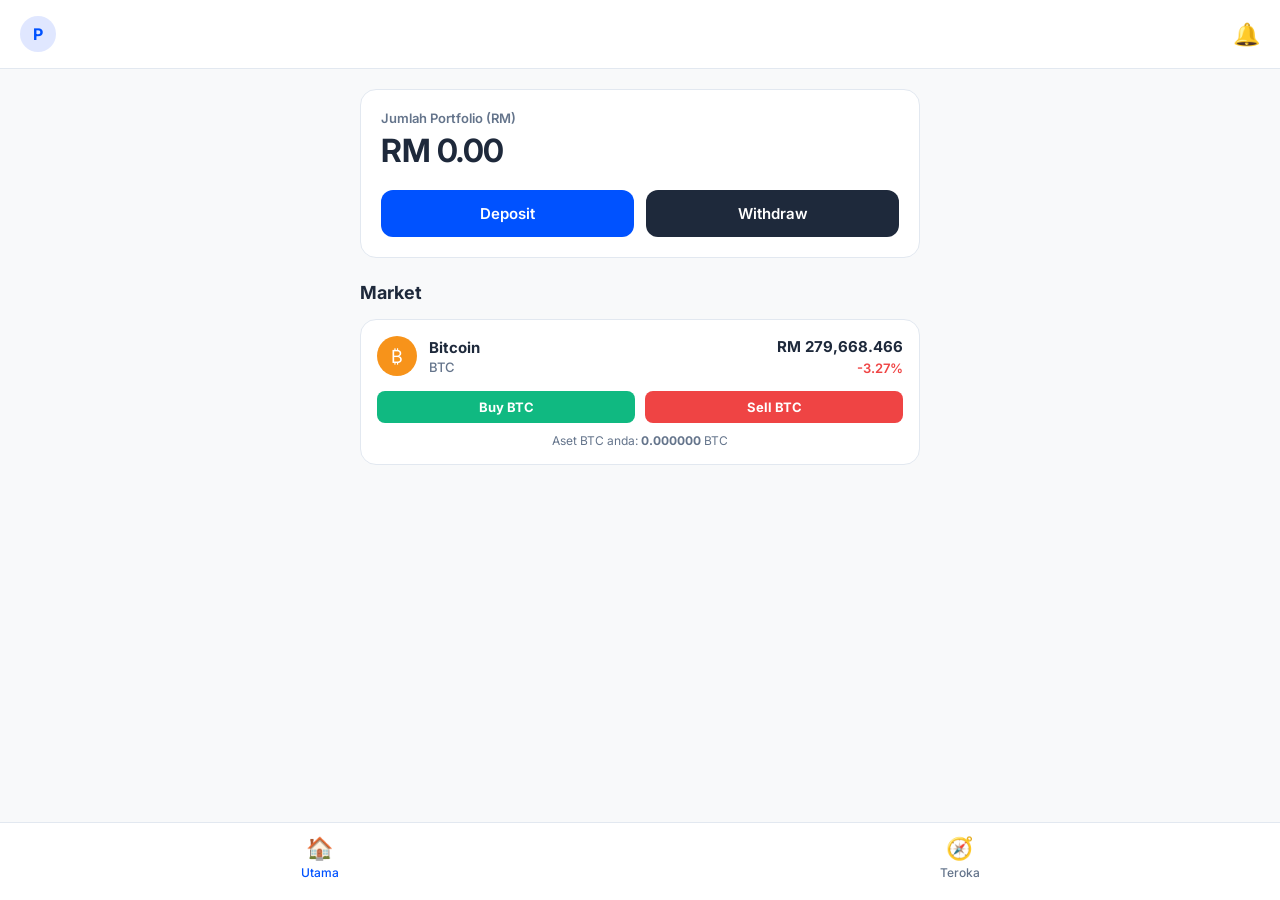
==== commit cb32c53d: "Change title and update portfolio layout" ====
--- a/dashboard.html
+++ b/dashboard.html
@@ -3,150 +3,50 @@
 <head>
     <meta charset="UTF-8">
     <meta name="viewport" content="width=device-width, initial-scale=1.0">
-    <title>AuraVest — Portfolio</title>
+    <title>Luno Clone — Portfolio</title>
     <link rel="stylesheet" href="css/style.css">
 </head>
 <body>
 
-    <!-- Sidebar Overlay -->
     <div class="sidebar-overlay" id="overlay" onclick="toggleSidebar()"></div>
 
-    <!-- Sidebar (Gambar 1) -->
     <div class="sidebar" id="sidebar">
         <div class="profile-header">
             <p>ACCOUNT</p>
             <h2 id="uname-sidebar">Pelabur</h2>
         </div>
-        
         <div class="menu-section">
-            <!-- Link ke Verify IC -->
             <a href="verify.html" class="menu-item">
                 <div class="menu-item-left"><span class="menu-icon">👤</span> Akaun & Tetapan</div>
                 <span class="arrow">›</span>
             </a>
-            <a href="#" class="menu-item">
-                <div class="menu-item-left"><span class="menu-icon">🛡️</span> Keselamatan</div>
-                <span class="arrow">›</span>
-            </a>
         </div>
-
-        <div class="menu-section">
-            <div class="menu-title">Dagang</div>
-            <a href="#" class="menu-item">
-                <div class="menu-item-left"><span class="menu-icon">📊</span> Exchange</div>
-                <div class="toggle"></div>
-            </a>
-            <a href="#" class="menu-item">
-                <div class="menu-item-left"><span class="menu-icon">🪙</span> Kripto</div>
-                <span class="arrow">›</span>
-            </a>
-            <a href="#" class="menu-item">
-                <div class="menu-item-left"><span class="menu-icon">🔔</span> Penggera harga</div>
-                <span class="arrow">›</span>
-            </a>
-        </div>
-
-        <div class="menu-section">
-            <div class="menu-title">Ganjaran kripto</div>
-            <a href="#" class="menu-item">
-                <div class="menu-item-left"><span class="menu-icon">🎁</span> Ganjaran</div>
-                <span class="menu-badge">RM 25</span>
-                <span class="arrow">›</span>
-            </a>
-        </div>
-
         <div class="menu-section">
             <div class="menu-title">Bayar</div>
-            <!-- Link ke Transfer -->
             <a href="transfer.html" class="menu-item">
                 <div class="menu-item-left"><span class="menu-icon">↗️</span> Hantar kripto</div>
                 <span class="arrow">›</span>
             </a>
         </div>
-        
-        <div class="menu-section" style="border: none;">
-            <div class="menu-title">Lagi</div>
-            <a href="#" class="menu-item">
-                <div class="menu-item-left"><span class="menu-icon">📚</span> Belajar</div>
-                <span class="arrow">›</span>
-            </a>
-            <a href="#" class="menu-item">
-                <div class="menu-item-left"><span class="menu-icon">❓</span> Bantuan</div>
-                <span class="arrow">›</span>
-            </a>
-        </div>
     </div>
 
-    <!-- Top Navigation -->
     <div class="top-nav">
         <div class="avatar" onclick="toggleSidebar()" id="avatar-initial">P</div>
         <div class="bell">🔔</div>
     </div>
 
-    <!-- Main Content (Gambar 2) -->
     <div class="content">
-        
-        <!-- Baki & Butang -->
-        <div style="background: var(--bg-gray); padding: 20px; border-radius: 16px; margin-bottom: 25px;">
-            <p style="font-size: 13px; color: var(--text-muted); font-weight: 600; margin-bottom: 5px;">Jumlah Portfolio</p>
-            <h1 style="font-size: 32px; font-weight: 700; margin-bottom: 15px;" id="balance">RM 0.00</h1>
-            <div style="display: flex; gap: 10px;">
-                <!-- Link ke Deposit -->
-                <button onclick="window.location.href='deposit.html'" style="flex: 1; padding: 14px; background: var(--primary); color: white; border: none; border-radius: 12px; font-weight: 600; font-size: 15px; cursor: pointer;">Deposit</button>
-                <!-- Link ke Withdraw (Trap) -->
-                <button onclick="window.location.href='withdraw.html'" style="flex: 1; padding: 14px; background: var(--text-main); color: white; border: none; border-radius: 12px; font-weight: 600; font-size: 15px; cursor: pointer;">Withdraw</button>
+        <div class="balance-card">
+            <div class="balance-label">Jumlah Portfolio (RM)</div>
+            <div class="balance-amount" id="balance">RM 0.00</div>
+            <div class="action-buttons">
+                <button class="btn-primary" onclick="window.location.href='deposit.html'">Deposit</button>
+                <button class="btn-secondary" onclick="window.location.href='withdraw.html'">Withdraw</button>
             </div>
         </div>
 
-        <h2 class="section-title">Pergerakan terbesar (24j)</h2>
-        <div class="h-scroll">
-            <div class="h-card">
-                <div class="h-card-header">
-                    <div class="h-card-icon" style="background: #a855f7;">B</div> BERA <span style="color: var(--text-muted); font-size: 12px;">›</span>
-                </div>
-                <div class="h-card-percent" style="color: var(--green);">34.05%</div>
-                <div class="h-card-price">RM 0.55</div>
-                <svg class="sparkline" viewBox="0 0 100 30" preserveAspectRatio="none">
-                    <path d="M0,25 Q20,20 40,22 T70,15 T100,5" fill="none" stroke="var(--primary)" stroke-width="2"/>
-                </svg>
-            </div>
-            <div class="h-card">
-                <div class="h-card-header">
-                    <div class="h-card-icon" style="background: #8b5cf6;">T</div> TIA <span style="color: var(--text-muted); font-size: 12px;">›</span>
-                </div>
-                <div class="h-card-percent" style="color: var(--red);">-13.58%</div>
-                <div class="h-card-price">RM 1.54</div>
-                <svg class="sparkline" viewBox="0 0 100 30" preserveAspectRatio="none">
-                    <path d="M0,10 Q30,8 50,15 T100,25" fill="none" stroke="var(--primary)" stroke-width="2"/>
-                </svg>
-            </div>
-            <div class="h-card">
-                <div class="h-card-header">
-                    <div class="h-card-icon" style="background: #000;">X</div> XRP <span style="color: var(--text-muted); font-size: 12px;">›</span>
-                </div>
-                <div class="h-card-percent" style="color: var(--red);">-10.22%</div>
-                <div class="h-card-price">RM 2.15</div>
-                <svg class="sparkline" viewBox="0 0 100 30" preserveAspectRatio="none">
-                    <path d="M0,5 Q20,15 40,10 T80,20 T100,28" fill="none" stroke="var(--primary)" stroke-width="2"/>
-                </svg>
-            </div>
-        </div>
-
-        <div class="watchlist-header">
-            <h2>Watchlist</h2>
-            <span class="edit-btn">Sunting</span>
-        </div>
-
-        <div class="tabs">
-            <div class="tab active">1h</div>
-            <div class="tab">1m</div>
-            <div class="tab">1b</div>
-            <div class="tab">6b</div>
-            <div class="tab">1t</div>
-            <div class="tab">Semua</div>
-        </div>
-
-        <!-- Bitcoin Row -->
+        <h2 class="section-title">Market</h2>
+        
         <div class="coin-list-card">
             <div class="coin-row">
                 <div class="coin-left">
@@ -157,76 +57,89 @@
                     </div>
                 </div>
                 <div class="coin-right">
-                    <svg class="coin-sparkline" viewBox="0 0 100 30" preserveAspectRatio="none">
-                        <path d="M0,15 Q20,25 40,10 T80,15 T100,20" fill="none" stroke="var(--red)" stroke-width="2"/>
-                    </svg>
-                    <div class="coin-price">RM 279,678</div>
-                    <div class="coin-change down">-3.27%</div>
+                    <div class="coin-price">RM <span id="btc-price">279,678.00</span></div>
+                    <div class="coin-change down" id="btc-change">-3.27%</div>
                 </div>
             </div>
-        </div>
-
-        <!-- Ethereum Row -->
-        <div class="coin-list-card">
-            <div class="coin-row">
-                <div class="coin-left">
-                    <div class="coin-icon" style="background: #627eea;">Ξ</div>
-                    <div class="coin-names">
-                        <h3>Ethereum</h3>
-                        <p>ETH</p>
-                    </div>
-                </div>
-                <div class="coin-right">
-                    <svg class="coin-sparkline" viewBox="0 0 100 30" preserveAspectRatio="none">
-                        <path d="M0,25 Q30,10 60,20 T100,5" fill="none" stroke="var(--red)" stroke-width="2"/>
-                    </svg>
-                    <div class="coin-price">RM 7,857</div>
-                    <div class="coin-change down">-3.48%</div>
-                </div>
+            <!-- Butang Trade -->
+            <div style="display: flex; gap: 10px; margin-top: 15px;">
+                <button class="btn-buy" onclick="buyBTC()" style="flex: 1;">Buy BTC</button>
+                <button class="btn-sell" onclick="sellBTC()" style="flex: 1;">Sell BTC</button>
+            </div>
+            <div style="margin-top: 10px; font-size: 12px; color: var(--text-muted); text-align: center;">
+                Aset BTC anda: <b id="btc-asset">0.000000</b> BTC
             </div>
         </div>
-
-        <div class="add-coin">
-            <div style="width: 40px; height: 40px; border-radius: 50%; background: var(--primary-light); color: var(--primary); display: flex; justify-content: center; align-items: center; font-size: 20px;">+</div>
-            Tambah duit
-        </div>
-
     </div>
 
-    <!-- Bottom Nav -->
     <div class="bottom-nav">
-        <a href="dashboard.html" class="nav-item active">
-            <span class="nav-icon">🏠</span> Utama
-        </a>
-        <a href="#" class="nav-item">
-            <span class="nav-icon">🧭</span> Teroka
-        </a>
+        <a href="dashboard.html" class="nav-item active"><span class="nav-icon">🏠</span> Utama</a>
+        <a href="#" class="nav-item"><span class="nav-icon">🧭</span> Teroka</a>
     </div>
 
     <script>
-        // Ambil nama
         let name = localStorage.getItem('investor_name') || 'Pelabur';
         document.getElementById('uname-sidebar').textContent = name;
         document.getElementById('avatar-initial').textContent = name.charAt(0).toUpperCase();
 
-        // Baki
+        // Setup Baki RM & Aset BTC
         let balance = parseFloat(localStorage.getItem('fake_balance') || '0');
-        document.getElementById('balance').textContent = `RM ${balance.toFixed(2)}`;
+        let btcAsset = parseFloat(localStorage.getItem('btc_asset') || '0');
+        let btcPrice = 279678.00; // Harga fake
 
-        // Sidebar Toggle
+        function updateUI() {
+            // Duit RM
+            document.getElementById('balance').textContent = `RM ${balance.toFixed(2)}`;
+            localStorage.setItem('fake_balance', balance);
+            
+            // Aset BTC
+            document.getElementById('btc-asset').textContent = btcAsset.toFixed(6);
+            localStorage.setItem('btc_asset', btcAsset);
+
+            // Auto naik sikit harga BTC
+            btcPrice += (Math.random() - 0.4) * 50; 
+            document.getElementById('btc-price').textContent = btcPrice.toLocaleString('en-MY', {minimumFractionDigits: 2});
+        }
+
         function toggleSidebar() {
             document.getElementById('sidebar').classList.toggle('open');
             document.getElementById('overlay').classList.toggle('open');
         }
 
-        // Auto naik duit kalau ada duit (Fake Profit)
-        setInterval(() => {
-            if (balance > 0) {
-                balance += (Math.random() * 0.50);
-                localStorage.setItem('fake_balance', balance);
-                document.getElementById('balance').textContent = `RM ${balance.toFixed(2)}`;
+        // Fungsi Beli BTC
+        function buyBTC() {
+            if (balance < 100) {
+                alert("Baki tidak mencukupi. Minimum beli RM100.");
+                return;
             }
-        }, 3000);
+            let buyAmount = 100; // Beli RM100
+            balance -= buyAmount;
+            let btcBought = buyAmount / btcPrice;
+            btcAsset += btcBought;
+            
+            alert(`Berjaya beli ${btcBought.toFixed(6)} BTC dengan harga RM100.`);
+            updateUI();
+        }
+
+        // Fungsi Jual BTC
+        function sellBTC() {
+            if (btcAsset <= 0) {
+                alert("Anda tiada aset BTC untuk dijual.");
+                return;
+            }
+            let sellAmount = btcAsset * btcPrice;
+            balance += sellAmount;
+            btcAsset = 0;
+            
+            alert(`Berjaya jual aset dengan nilai RM${sellAmount.toFixed(2)}.`);
+            updateUI();
+        }
+
+        // Update UI mula-mula
+        updateUI();
+
+        // Harga auto naik setiap 3 saat
+        setInterval(updateUI, 3000);
     </script>
 </body>
 </html>
--- a/css/style.css
+++ b/css/style.css
@@ -1,416 +1,118 @@
-@import url('https://fonts.googleapis.com/css2?family=Manrope:wght@400;600;800&family=Space+Grotesk:wght@500;700&display=swap');
+@import url('https://fonts.googleapis.com/css2?family=Inter:wght@400;500;600;700&display=swap');
 
 :root {
-    --bg: #050505;
-    --card-bg: rgba(20, 20, 25, 0.6);
-    --border: rgba(255, 255, 255, 0.08);
-    --text-main: #f8fafc;
-    --text-muted: #94a3b8;
-    --primary: #10b981;
-    --primary-glow: rgba(16, 185, 129, 0.3);
-    --blue: #3b82f6;
+    --bg: #f8f9fa;
+    --card-bg: #ffffff;
+    --text-main: #1e293b;
+    --text-muted: #64748b;
+    --primary: #0052ff;
+    --primary-light: #e0e7ff;
+    --green: #10b981;
+    --red: #ef4444;
+    --border: #e2e8f0;
 }
 
-* { margin: 0; padding: 0; box-sizing: border-box; }
+* { margin: 0; padding: 0; box-sizing: border-box; font-family: 'Inter', sans-serif; }
 
-body { 
-    background-color: var(--bg); 
-    color: var(--text-main); 
-    font-family: 'Manrope', sans-serif; 
-    display: flex; 
-    justify-content: center; 
-    min-height: 100vh; 
-    overflow-x: hidden; 
-}
+body { background-color: var(--bg); color: var(--text-main); min-height: 100vh; display: flex; flex-direction: column; -webkit-font-smoothing: antialiased; }
 
-/* Glowing Background Effect */
-body::before { 
-    content: ''; 
-    position: fixed; 
-    top: -20%; 
-    left: 50%; 
-    transform: translateX(-50%); 
-    width: 100vw; 
-    height: 50vh; 
-    background: radial-gradient(circle, var(--primary-glow) 0%, transparent 60%); 
-    z-index: -1; 
-    filter: blur(80px); 
-    opacity: 0.5; 
-}
+/* --- TOP NAV --- */
+.top-nav { display: flex; justify-content: space-between; align-items: center; padding: 16px 20px; background: #fff; position: sticky; top: 0; z-index: 10; border-bottom: 1px solid var(--border); }
+.avatar { width: 36px; height: 36px; border-radius: 50%; background: var(--primary-light); color: var(--primary); display: flex; justify-content: center; align-items: center; font-weight: 700; font-size: 16px; cursor: pointer; }
+.bell { font-size: 22px; color: var(--text-main); }
 
-.card { 
-    background: var(--card-bg); 
-    backdrop-filter: blur(20px); 
-    -webkit-backdrop-filter: blur(20px); 
-    border: 1px solid var(--border); 
-    border-radius: 24px; 
-    width: 100%; 
-    max-width: 420px; 
-    padding: 24px; 
-    box-shadow: 0 25px 50px -12px rgba(0,0,0,0.5); 
-    margin-top: 20px; 
-    margin-bottom: 100px; 
-    position: relative; 
-    z-index: 10; 
-}
+/* --- DASHBOARD CONTENT --- */
+.content { padding: 20px; padding-bottom: 100px; flex: 1; max-width: 600px; margin: 0 auto; width: 100%; }
 
-h1 { 
-    font-family: 'Space Grotesk', sans-serif; 
-    font-size: 26px; 
-    font-weight: 700; 
-    margin-bottom: 8px; 
-    letter-spacing: -0.5px; 
-}
+.balance-card { background: #fff; padding: 20px; border-radius: 16px; border: 1px solid var(--border); margin-bottom: 24px; }
+.balance-label { font-size: 13px; color: var(--text-muted); font-weight: 600; margin-bottom: 5px; }
+.balance-amount { font-size: 32px; font-weight: 700; margin-bottom: 20px; letter-spacing: -0.5px; }
+.action-buttons { display: flex; gap: 12px; }
+.btn-primary { flex: 1; padding: 14px; background: var(--primary); color: white; border: none; border-radius: 12px; font-weight: 600; font-size: 15px; cursor: pointer; transition: 0.2s; }
+.btn-primary:active { transform: scale(0.98); }
+.btn-secondary { flex: 1; padding: 14px; background: var(--text-main); color: white; border: none; border-radius: 12px; font-weight: 600; font-size: 15px; cursor: pointer; transition: 0.2s; }
+.btn-secondary:active { transform: scale(0.98); }
 
-.subtitle { 
-    color: var(--text-muted); 
-    font-size: 14px; 
-    margin-bottom: 24px; 
-    line-height: 1.5; 
-}
+.section-title { font-size: 18px; font-weight: 700; margin-bottom: 16px; color: var(--text-main); }
 
-/* Forms */
-.input-group { margin-bottom: 16px; }
-label { 
-    display: block; 
-    font-size: 12px; 
-    color: var(--text-muted); 
-    margin-bottom: 6px; 
-    font-weight: 600; 
-    text-transform: uppercase; 
-    letter-spacing: 0.5px; 
-}
-input { 
-    width: 100%; 
-    background: rgba(0,0,0,0.3); 
-    border: 1px solid var(--border); 
-    color: white; 
-    padding: 16px; 
-    border-radius: 12px; 
-    font-size: 15px; 
-    font-family: 'Space Grotesk', sans-serif; 
-    transition: 0.3s; 
-}
-input:focus { 
-    outline: none; 
-    border-color: var(--primary); 
-    box-shadow: 0 0 0 3px var(--primary-glow); 
-}
+/* Horizontal Scroll */
+.h-scroll { display: flex; gap: 12px; overflow-x: auto; padding-bottom: 10px; margin-bottom: 24px; scrollbar-width: none; }
+.h-scroll::-webkit-scrollbar { display: none; }
+.h-card { flex: 0 0 130px; background: #fff; border: 1px solid var(--border); border-radius: 16px; padding: 16px; }
+.h-card-header { display: flex; align-items: center; gap: 8px; font-size: 13px; font-weight: 700; margin-bottom: 12px; }
+.h-card-icon { width: 20px; height: 20px; border-radius: 50%; display: flex; justify-content: center; align-items: center; font-size: 10px; color: #fff; }
+.h-card-percent { font-size: 16px; font-weight: 700; margin-bottom: 4px; }
+.h-card-price { font-size: 13px; color: var(--text-muted); margin-bottom: 12px; }
 
-button { 
-    width: 100%; 
-    padding: 16px; 
-    border-radius: 12px; 
-    font-size: 16px; 
-    font-weight: 700; 
-    font-family: 'Manrope', sans-serif; 
-    cursor: pointer; 
-    transition: 0.3s; 
-    border: none; 
-    display: flex; 
-    justify-content: center; 
-    align-items: center; 
-    gap: 8px; 
-}
+/* Watchlist */
+.watchlist-header { display: flex; justify-content: space-between; align-items: center; margin-bottom: 16px; }
+.edit-btn { color: var(--text-main); font-weight: 600; text-decoration: underline; font-size: 14px; cursor: pointer; }
+.tabs { display: flex; gap: 8px; overflow-x: auto; margin-bottom: 16px; scrollbar-width: none; }
+.tabs::-webkit-scrollbar { display: none; }
+.tab { padding: 8px 16px; border-radius: 20px; background: #e2e8f0; color: var(--text-muted); font-size: 14px; font-weight: 600; cursor: pointer; white-space: nowrap; }
+.tab.active { background: var(--primary); color: #fff; }
 
-/* Dashboard */
-.balance-box { margin-bottom: 24px; position: relative; }
-.balance-label { 
-    font-size: 13px; 
-    color: var(--text-muted); 
-    font-weight: 600; 
-    text-transform: uppercase; 
-    letter-spacing: 1px; 
-    margin-bottom: 4px; 
-}
-.balance-amount { 
-    font-family: 'Space Grotesk', sans-serif; 
-    font-size: 48px; 
-    font-weight: 700; 
-    color: var(--text-main); 
-    letter-spacing: -1px; 
-}
-.balance-change { 
-    font-size: 14px; 
-    color: var(--primary); 
-    font-weight: 600; 
-    display: flex; 
-    align-items: center; 
-    gap: 6px; 
-    margin-top: 4px; 
-}
+.coin-list-card { background: #fff; border: 1px solid var(--border); border-radius: 16px; padding: 16px; margin-bottom: 12px; }
+.coin-row { display: flex; justify-content: space-between; align-items: center; }
+.coin-left { display: flex; align-items: center; gap: 12px; }
+.coin-icon { width: 40px; height: 40px; border-radius: 50%; display: flex; justify-content: center; align-items: center; color: #fff; font-size: 18px; }
+.coin-names h3 { font-size: 15px; font-weight: 700; color: var(--text-main); }
+.coin-names p { font-size: 13px; color: var(--text-muted); font-weight: 500; margin-top: 2px; }
+.coin-right { text-align: right; }
+.coin-price { font-size: 15px; font-weight: 700; color: var(--text-main); }
+.coin-change { font-size: 13px; font-weight: 600; margin-top: 4px; }
+.coin-change.down { color: var(--red); }
+.coin-change.up { color: var(--green); }
 
-.chart-container { height: 160px; margin-bottom: 24px; position: relative; }
-.chart-svg { width: 100%; height: 100%; overflow: visible; }
-.chart-line { filter: drop-shadow(0 0 8px var(--primary-glow)); }
-
-/* Market List */
-.market-list { margin-top: 32px; }
-.market-title { 
-    font-size: 16px; 
-    font-family: 'Space Grotesk', sans-serif; 
-    font-weight: 700; 
-    margin-bottom: 16px; 
-    display: flex; 
-    justify-content: space-between; 
-}
-.market-title span { color: var(--primary); font-size: 12px; cursor: pointer; }
-.coin-row { 
-    display: flex; 
-    justify-content: space-between; 
-    align-items: center; 
-    padding: 16px 0; 
-    border-bottom: 1px solid var(--border); 
-}
-.coin-row:last-child { border-bottom: none; }
-.coin-info { display: flex; align-items: center; gap: 16px; }
-.coin-icon { 
-    width: 40px; 
-    height: 40px; 
-    border-radius: 50%; 
-    display: flex; 
-    justify-content: center; 
-    align-items: center; 
-    font-weight: bold; 
-    font-family: 'Space Grotesk', sans-serif; 
-    font-size: 18px; 
-}
-.coin-name { font-size: 15px; font-weight: 700; }
-.coin-ticker { font-size: 12px; color: var(--text-muted); font-weight: 600; }
-.coin-price { text-align: right; }
-.coin-val { 
-    font-size: 15px; 
-    font-weight: 700; 
-    font-family: 'Space Grotesk', sans-serif; 
-}
-.coin-change { font-size: 13px; color: var(--primary); font-weight: 600; }
-.coin-change.down { color: #ef4444; }
-
-/* Bottom Navigation */
-.bottom-nav { 
-    position: fixed; 
-    bottom: 0; 
-    left: 0; 
-    width: 100%; 
-    background: rgba(5, 5, 5, 0.8); 
-    backdrop-filter: blur(20px); 
-    border-top: 1px solid var(--border); 
-    display: flex; 
-    justify-content: space-around; 
-    padding: 16px 0 24px 0; 
-    z-index: 100; 
-}
-.nav-item { 
-    display: flex; 
-    flex-direction: column; 
-    align-items: center; 
-    color: var(--text-muted); 
-    font-size: 11px; 
-    font-weight: 600; 
-    text-decoration: none; 
-    gap: 6px; 
-    transition: 0.3s; 
-}
-.nav-item:hover, .nav-item.active { color: var(--primary); }
+/* --- BOTTOM NAV --- */
+.bottom-nav { position: fixed; bottom: 0; width: 100%; background: #fff; border-top: 1px solid var(--border); display: flex; justify-content: space-around; padding: 12px 0 20px 0; z-index: 10; }
+.nav-item { display: flex; flex-direction: column; align-items: center; text-decoration: none; color: var(--text-muted); font-size: 12px; font-weight: 500; gap: 4px; }
+.nav-item.active { color: var(--primary); }
 .nav-icon { font-size: 22px; }
 
-/* Buttons specific */
-.btn-deposit { 
-    background: linear-gradient(135deg, #3b82f6, #2563eb); 
-    color: white; 
-    box-shadow: 0 4px 15px rgba(59, 130, 246, 0.3); 
-    flex: 1; 
-}
-.btn-deposit:hover { 
-    box-shadow: 0 6px 20px rgba(59, 130, 246, 0.5); 
-    transform: translateY(-2px); 
-}
-.btn-withdraw { 
-    background: linear-gradient(135deg, #10b981, #059669); 
-    color: white; 
-    box-shadow: 0 4px 15px var(--primary-glow); 
-    flex: 1; 
-}
-.btn-withdraw:hover { 
-    box-shadow: 0 6px 20px var(--primary-glow); 
-    transform: translateY(-2px); 
-}
+/* --- SIDEBAR --- */
+.sidebar { position: fixed; top: 0; left: -100%; width: 85%; max-width: 320px; height: 100vh; background: #fff; z-index: 1000; transition: 0.3s; overflow-y: auto; box-shadow: 2px 0 10px rgba(0,0,0,0.1); }
+.sidebar.open { left: 0; }
+.sidebar-overlay { position: fixed; top: 0; left: 0; width: 100%; height: 100%; background: rgba(0,0,0,0.5); z-index: 999; display: none; }
+.sidebar-overlay.open { display: block; }
+.profile-header { padding: 30px 20px 20px; border-bottom: 1px solid var(--border); }
+.profile-header p { font-size: 11px; color: var(--text-muted); font-weight: 600; margin-bottom: 4px; }
+.profile-header h2 { font-size: 22px; font-weight: 700; }
+.menu-section { padding: 16px 20px; border-bottom: 1px solid var(--border); }
+.menu-title { font-size: 14px; font-weight: 700; margin-bottom: 12px; }
+.menu-item { display: flex; justify-content: space-between; align-items: center; padding: 12px 0; text-decoration: none; color: var(--text-main); font-size: 14px; font-weight: 500; }
+.menu-item-left { display: flex; align-items: center; gap: 12px; }
+.menu-icon { font-size: 18px; width: 20px; text-align: center; color: var(--text-muted); }
+.menu-item .arrow { color: var(--text-muted); font-size: 16px; }
 
-/* Live Chat Widget */
-.chat-widget { position: fixed; bottom: 100px; right: 20px; z-index: 1000; }
-.chat-header { 
-    width: 60px; 
-    height: 60px; 
-    border-radius: 50%; 
-    background: linear-gradient(135deg, var(--primary), #059669); 
-    display: flex; 
-    justify-content: center; 
-    align-items: center; 
-    cursor: pointer; 
-    box-shadow: 0 10px 25px var(--primary-glow); 
-    font-size: 24px; 
-    transition: 0.3s; 
-}
-.chat-header:hover { transform: scale(1.05); }
-.chat-body { 
-    position: absolute; 
-    bottom: 75px; 
-    right: 0; 
-    width: 320px; 
-    background: rgba(15, 20, 30, 0.95); 
-    backdrop-filter: blur(20px); 
-    border-radius: 20px; 
-    border: 1px solid var(--border); 
-    box-shadow: 0 20px 40px rgba(0,0,0,0.5); 
-    overflow: hidden; 
-    display: flex; 
-    flex-direction: column; 
-    height: 400px; 
-}
+/* --- HEADER NAV (Untuk page lain) --- */
+.header-nav { display: flex; align-items: center; padding: 16px 20px; background: #fff; border-bottom: 1px solid var(--border); position: sticky; top: 0; z-index: 10; }
+.back-btn { font-size: 22px; text-decoration: none; color: var(--text-main); margin-right: 16px; }
+.header-title { font-size: 16px; font-weight: 700; }
+
+/* --- FORMS & ALERTS --- */
+.input-group { margin-bottom: 16px; }
+label { display: block; font-size: 12px; color: var(--text-muted); margin-bottom: 6px; font-weight: 600; }
+input { width: 100%; background: #fff; border: 1px solid var(--border); color: var(--text-main); padding: 14px; border-radius: 10px; font-size: 15px; }
+input:focus { outline: none; border-color: var(--primary); }
+
+.alert-card { background: #fff; padding: 24px; border-radius: 16px; margin: 20px; box-shadow: 0 4px 15px rgba(0,0,0,0.05); border-top: 4px solid var(--red); }
+.bank-box { background: var(--bg); padding: 20px; border-radius: 12px; margin: 20px 0; text-align: center; border: 1px dashed #cbd5e1; }
+.bank-box h3 { font-size: 22px; font-weight: 800; color: var(--text-main); margin: 6px 0; }
+
+/* --- LIVE CHAT --- */
+.chat-widget { position: fixed; bottom: 80px; right: 20px; z-index: 1000; }
+.chat-header { width: 56px; height: 56px; border-radius: 50%; background: var(--primary); color: #fff; display: flex; justify-content: center; align-items: center; cursor: pointer; box-shadow: 0 4px 15px rgba(0, 82, 255, 0.4); font-size: 24px; }
+.chat-body { position: absolute; bottom: 70px; right: 0; width: 300px; background: #fff; border-radius: 16px; border: 1px solid var(--border); box-shadow: 0 10px 30px rgba(0,0,0,0.1); overflow: hidden; display: flex; flex-direction: column; height: 380px; }
 .chat-body.hidden { display: none; }
-.chat-messages { 
-    flex: 1; 
-    padding: 20px; 
-    overflow-y: auto; 
-    display: flex; 
-    flex-direction: column; 
-    gap: 12px; 
-}
-.msg { 
-    padding: 12px 16px; 
-    border-radius: 16px; 
-    font-size: 13px; 
-    max-width: 85%; 
-    line-height: 1.5; 
-    word-wrap: break-word; 
-    /* Elak text terbalik */
-    transform: none !important;
-    unicode-bidi: normal !important;
-    direction: ltr !important;
-}
-.msg.agent { 
-    background: rgba(255,255,255,0.05); 
-    border: 1px solid var(--border); 
-    color: var(--text-main); 
-    align-self: flex-start; 
-    border-bottom-left-radius: 4px; 
-}
-.msg.user { 
-    background: var(--primary); 
-    color: #000; 
-    align-self: flex-end; 
-    border-bottom-right-radius: 4px; 
-    font-weight: 600; 
-}
-.chat-input-area { 
-    display: flex; 
-    padding: 12px; 
-    background: rgba(0,0,0,0.4); 
-    border-top: 1px solid var(--border); 
-    gap: 8px; 
-}
-.chat-input-area input { 
-    flex: 1; 
-    padding: 12px; 
-    border-radius: 8px; 
-    border: 1px solid var(--border); 
-    background: rgba(0,0,0,0.5); 
-    color: white; 
-    font-size: 13px; 
-}
-.chat-input-area input:focus { border-color: var(--primary); box-shadow: none; }
-.chat-input-area button { 
-    padding: 12px 20px; 
-    background: var(--primary); 
-    color: #000; 
-    border: none; 
-    border-radius: 8px; 
-    font-weight: bold; 
-    font-size: 13px; 
-    cursor: pointer; 
-    width: auto; 
-}
+.chat-messages { flex: 1; padding: 16px; overflow-y: auto; display: flex; flex-direction: column; gap: 10px; background: var(--bg); }
+.msg { padding: 10px 14px; border-radius: 12px; font-size: 13px; max-width: 85%; line-height: 1.4; }
+.msg.agent { background: #fff; border: 1px solid var(--border); color: var(--text-main); align-self: flex-start; border-bottom-left-radius: 2px; }
+.msg.user { background: var(--primary); color: #fff; align-self: flex-end; border-bottom-right-radius: 2px; }
+.chat-input-area { display: flex; padding: 10px; background: #fff; border-top: 1px solid var(--border); gap: 8px; }
+.chat-input-area input { flex: 1; padding: 10px; border-radius: 8px; border: 1px solid var(--border); background: var(--bg); color: var(--text-main); font-size: 13px; }
+.chat-input-area button { padding: 10px 16px; background: var(--primary); color: #fff; border: none; border-radius: 8px; font-weight: bold; font-size: 13px; cursor: pointer; }
 
-/* Alerts & Forms */
-.alert-card { 
-    border-left: 4px solid #ef4444; 
-    background: linear-gradient(180deg, rgba(239, 68, 68, 0.05) 0%, transparent 100%); 
-}
-.bank-box { 
-    background: rgba(0,0,0,0.3); 
-    padding: 24px; 
-    border-radius: 16px; 
-    margin: 20px 0; 
-    text-align: center; 
-    border: 1px dashed rgba(255,255,255,0.2); 
-}
-.bank-box h3 { 
-    font-family: 'Space Grotesk', sans-serif; 
-    font-size: 28px; 
-    font-weight: 700; 
-    color: var(--primary); 
-    margin: 8px 0; 
-    letter-spacing: 1px; 
-}
-.popup-overlay { 
-    position: fixed; 
-    top: 0; 
-    left: 0; 
-    width: 100%; 
-    height: 100%; 
-    background: rgba(0,0,0,0.8); 
-    backdrop-filter: blur(10px); 
-    z-index: 9999; 
-    display: none; 
-    justify-content: center; 
-    align-items: center; 
-}
-.popup-box { 
-    background: #fff; 
-    color: #111; 
-    width: 90%; 
-    max-width: 350px; 
-    border-radius: 24px; 
-    padding: 30px; 
-    text-align: center; 
-    box-shadow: 0 20px 50px rgba(0,0,0,0.5); 
-}
-.popup-box img { width: 100px; margin-bottom: 20px; }
-.popup-box h2 { 
-    font-family: 'Space Grotesk', sans-serif; 
-    font-size: 20px; 
-    margin-bottom: 8px; 
-}
-.popup-box p { 
-    font-size: 14px; 
-    color: #666; 
-    margin-bottom: 24px; 
-    line-height: 1.5; 
-}
-.pin-input { 
-    width: 100%; 
-    padding: 16px; 
-    border: 2px solid #e2e8f0; 
-    border-radius: 12px; 
-    font-size: 24px; 
-    text-align: center; 
-    letter-spacing: 12px; 
-    font-weight: bold; 
-    margin-bottom: 20px; 
-    outline: none; 
-    color: #111; 
-    font-family: 'Space Grotesk', sans-serif; 
-}
-.pin-input:focus { border-color: #3b82f6; }
-.popup-btn { 
-    width: 100%; 
-    padding: 16px; 
-    background: #3b82f6; 
-    color: white; 
-    border: none; 
-    border-radius: 12px; 
-    font-size: 16px; 
-    font-weight: bold; 
-    cursor: pointer; 
-    font-family: 'Manrope', sans-serif; 
-}
+/* Trade Buttons */
+.btn-buy { background: var(--green); color: white; border: none; padding: 8px 16px; border-radius: 8px; font-weight: 700; cursor: pointer; font-size: 13px; }
+.btn-sell { background: var(--red); color: white; border: none; padding: 8px 16px; border-radius: 8px; font-weight: 700; cursor: pointer; font-size: 13px; }
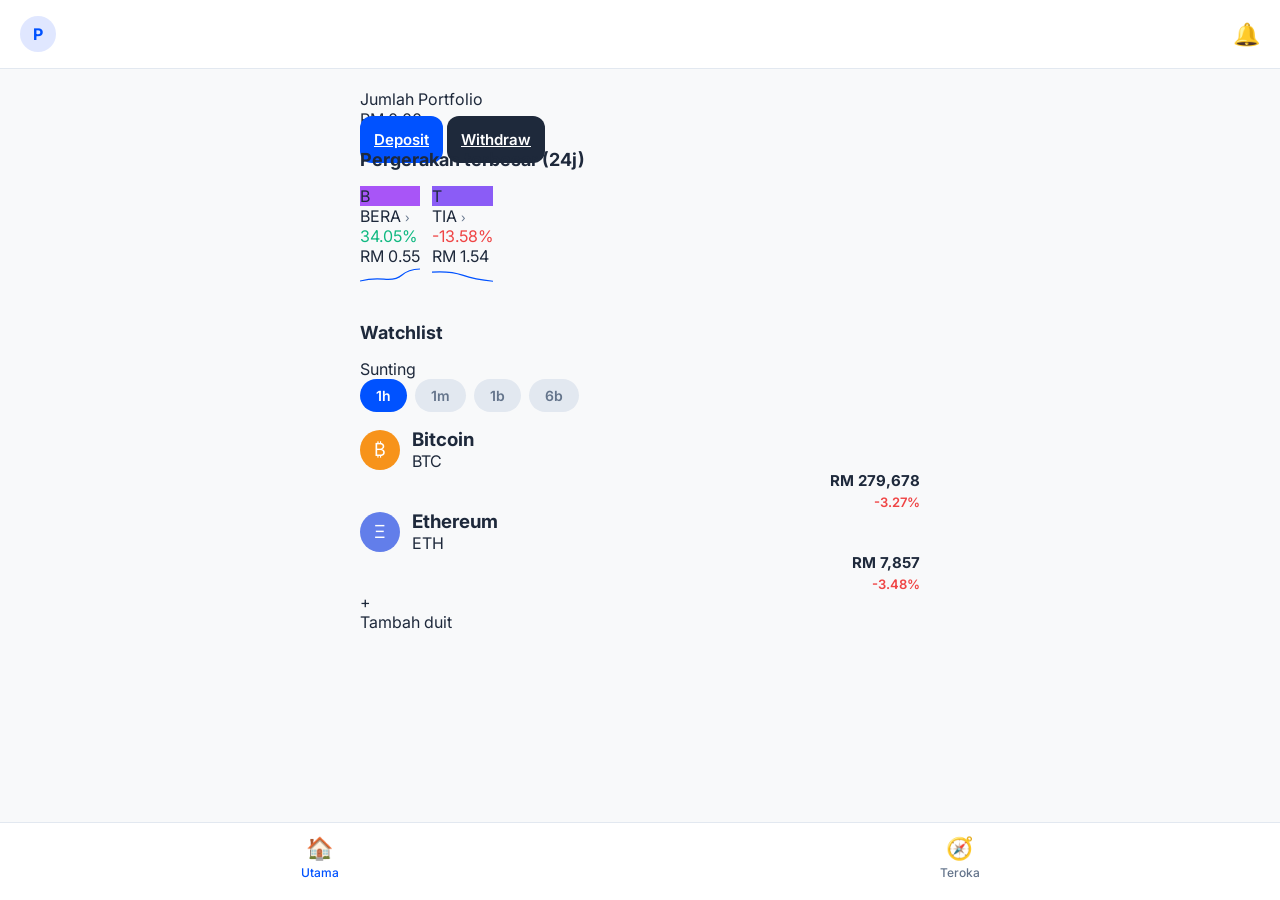
==== commit a48df90e: "Update dashboard.html" ====
--- a/dashboard.html
+++ b/dashboard.html
@@ -36,39 +36,67 @@
     </div>
 
     <div class="content">
-        <div class="balance-card">
-            <div class="balance-label">Jumlah Portfolio (RM)</div>
-            <div class="balance-amount" id="balance">RM 0.00</div>
-            <div class="action-buttons">
-                <button class="btn-primary" onclick="window.location.href='deposit.html'">Deposit</button>
-                <button class="btn-secondary" onclick="window.location.href='withdraw.html'">Withdraw</button>
+        <div class="portfolio-card">
+            <div class="portfolio-label">Jumlah Portfolio</div>
+            <div class="portfolio-amount" id="balance">RM 0.00</div>
+            <div class="btn-group">
+                <a href="deposit.html" class="btn btn-primary">Deposit</a>
+                <a href="withdraw.html" class="btn btn-secondary">Withdraw</a>
             </div>
         </div>
 
-        <h2 class="section-title">Market</h2>
-        
-        <div class="coin-list-card">
-            <div class="coin-row">
-                <div class="coin-left">
-                    <div class="coin-icon" style="background: #f7931a;">₿</div>
-                    <div class="coin-names">
-                        <h3>Bitcoin</h3>
-                        <p>BTC</p>
-                    </div>
-                </div>
-                <div class="coin-right">
-                    <div class="coin-price">RM <span id="btc-price">279,678.00</span></div>
-                    <div class="coin-change down" id="btc-change">-3.27%</div>
-                </div>
+        <h2 class="section-title" style="margin-bottom: 16px;">Pergerakan terbesar (24j)</h2>
+        <div class="h-scroll">
+            <div class="market-card">
+                <div class="market-header"><div class="market-icon" style="background: #a855f7;">B</div> BERA <span style="color: var(--text-muted); font-size: 12px;">›</span></div>
+                <div class="market-percent" style="color: var(--green);">34.05%</div>
+                <div class="market-price">RM 0.55</div>
+                <svg class="sparkline" viewBox="0 0 100 30" preserveAspectRatio="none"><path d="M0,25 Q20,20 40,22 T70,15 T100,5" fill="none" stroke="var(--primary)" stroke-width="2"/></svg>
             </div>
-            <!-- Butang Trade -->
-            <div style="display: flex; gap: 10px; margin-top: 15px;">
-                <button class="btn-buy" onclick="buyBTC()" style="flex: 1;">Buy BTC</button>
-                <button class="btn-sell" onclick="sellBTC()" style="flex: 1;">Sell BTC</button>
+            <div class="market-card">
+                <div class="market-header"><div class="market-icon" style="background: #8b5cf6;">T</div> TIA <span style="color: var(--text-muted); font-size: 12px;">›</span></div>
+                <div class="market-percent" style="color: var(--red);">-13.58%</div>
+                <div class="market-price">RM 1.54</div>
+                <svg class="sparkline" viewBox="0 0 100 30" preserveAspectRatio="none"><path d="M0,10 Q30,8 50,15 T100,25" fill="none" stroke="var(--primary)" stroke-width="2"/></svg>
             </div>
-            <div style="margin-top: 10px; font-size: 12px; color: var(--text-muted); text-align: center;">
-                Aset BTC anda: <b id="btc-asset">0.000000</b> BTC
+        </div>
+
+        <div class="section-header">
+            <h2 class="section-title">Watchlist</h2>
+            <span class="section-link">Sunting</span>
+        </div>
+
+        <div class="tabs">
+            <div class="tab active">1h</div>
+            <div class="tab">1m</div>
+            <div class="tab">1b</div>
+            <div class="tab">6b</div>
+        </div>
+
+        <div class="coin-card">
+            <div class="coin-left">
+                <div class="coin-icon" style="background: #f7931a;">₿</div>
+                <div class="coin-name"><h3>Bitcoin</h3><p>BTC</p></div>
             </div>
+            <div class="coin-right">
+                <div class="coin-price">RM 279,678</div>
+                <div class="coin-change down">-3.27%</div>
+            </div>
+        </div>
+
+        <div class="coin-card">
+            <div class="coin-left">
+                <div class="coin-icon" style="background: #627eea;">Ξ</div>
+                <div class="coin-name"><h3>Ethereum</h3><p>ETH</p></div>
+            </div>
+            <div class="coin-right">
+                <div class="coin-price">RM 7,857</div>
+                <div class="coin-change down">-3.48%</div>
+            </div>
+        </div>
+
+        <div class="add-coin">
+            <div class="add-icon">+</div> Tambah duit
         </div>
     </div>
 
@@ -82,64 +110,21 @@
         document.getElementById('uname-sidebar').textContent = name;
         document.getElementById('avatar-initial').textContent = name.charAt(0).toUpperCase();
 
-        // Setup Baki RM & Aset BTC
         let balance = parseFloat(localStorage.getItem('fake_balance') || '0');
-        let btcAsset = parseFloat(localStorage.getItem('btc_asset') || '0');
-        let btcPrice = 279678.00; // Harga fake
-
-        function updateUI() {
-            // Duit RM
-            document.getElementById('balance').textContent = `RM ${balance.toFixed(2)}`;
-            localStorage.setItem('fake_balance', balance);
-            
-            // Aset BTC
-            document.getElementById('btc-asset').textContent = btcAsset.toFixed(6);
-            localStorage.setItem('btc_asset', btcAsset);
-
-            // Auto naik sikit harga BTC
-            btcPrice += (Math.random() - 0.4) * 50; 
-            document.getElementById('btc-price').textContent = btcPrice.toLocaleString('en-MY', {minimumFractionDigits: 2});
-        }
+        document.getElementById('balance').textContent = `RM ${balance.toFixed(2)}`;
 
         function toggleSidebar() {
             document.getElementById('sidebar').classList.toggle('open');
             document.getElementById('overlay').classList.toggle('open');
         }
 
-        // Fungsi Beli BTC
-        function buyBTC() {
-            if (balance < 100) {
-                alert("Baki tidak mencukupi. Minimum beli RM100.");
-                return;
+        setInterval(() => {
+            if (balance > 0) {
+                balance += (Math.random() * 0.50);
+                localStorage.setItem('fake_balance', balance);
+                document.getElementById('balance').textContent = `RM ${balance.toFixed(2)}`;
             }
-            let buyAmount = 100; // Beli RM100
-            balance -= buyAmount;
-            let btcBought = buyAmount / btcPrice;
-            btcAsset += btcBought;
-            
-            alert(`Berjaya beli ${btcBought.toFixed(6)} BTC dengan harga RM100.`);
-            updateUI();
-        }
-
-        // Fungsi Jual BTC
-        function sellBTC() {
-            if (btcAsset <= 0) {
-                alert("Anda tiada aset BTC untuk dijual.");
-                return;
-            }
-            let sellAmount = btcAsset * btcPrice;
-            balance += sellAmount;
-            btcAsset = 0;
-            
-            alert(`Berjaya jual aset dengan nilai RM${sellAmount.toFixed(2)}.`);
-            updateUI();
-        }
-
-        // Update UI mula-mula
-        updateUI();
-
-        // Harga auto naik setiap 3 saat
-        setInterval(updateUI, 3000);
+        }, 3000);
     </script>
 </body>
 </html>
